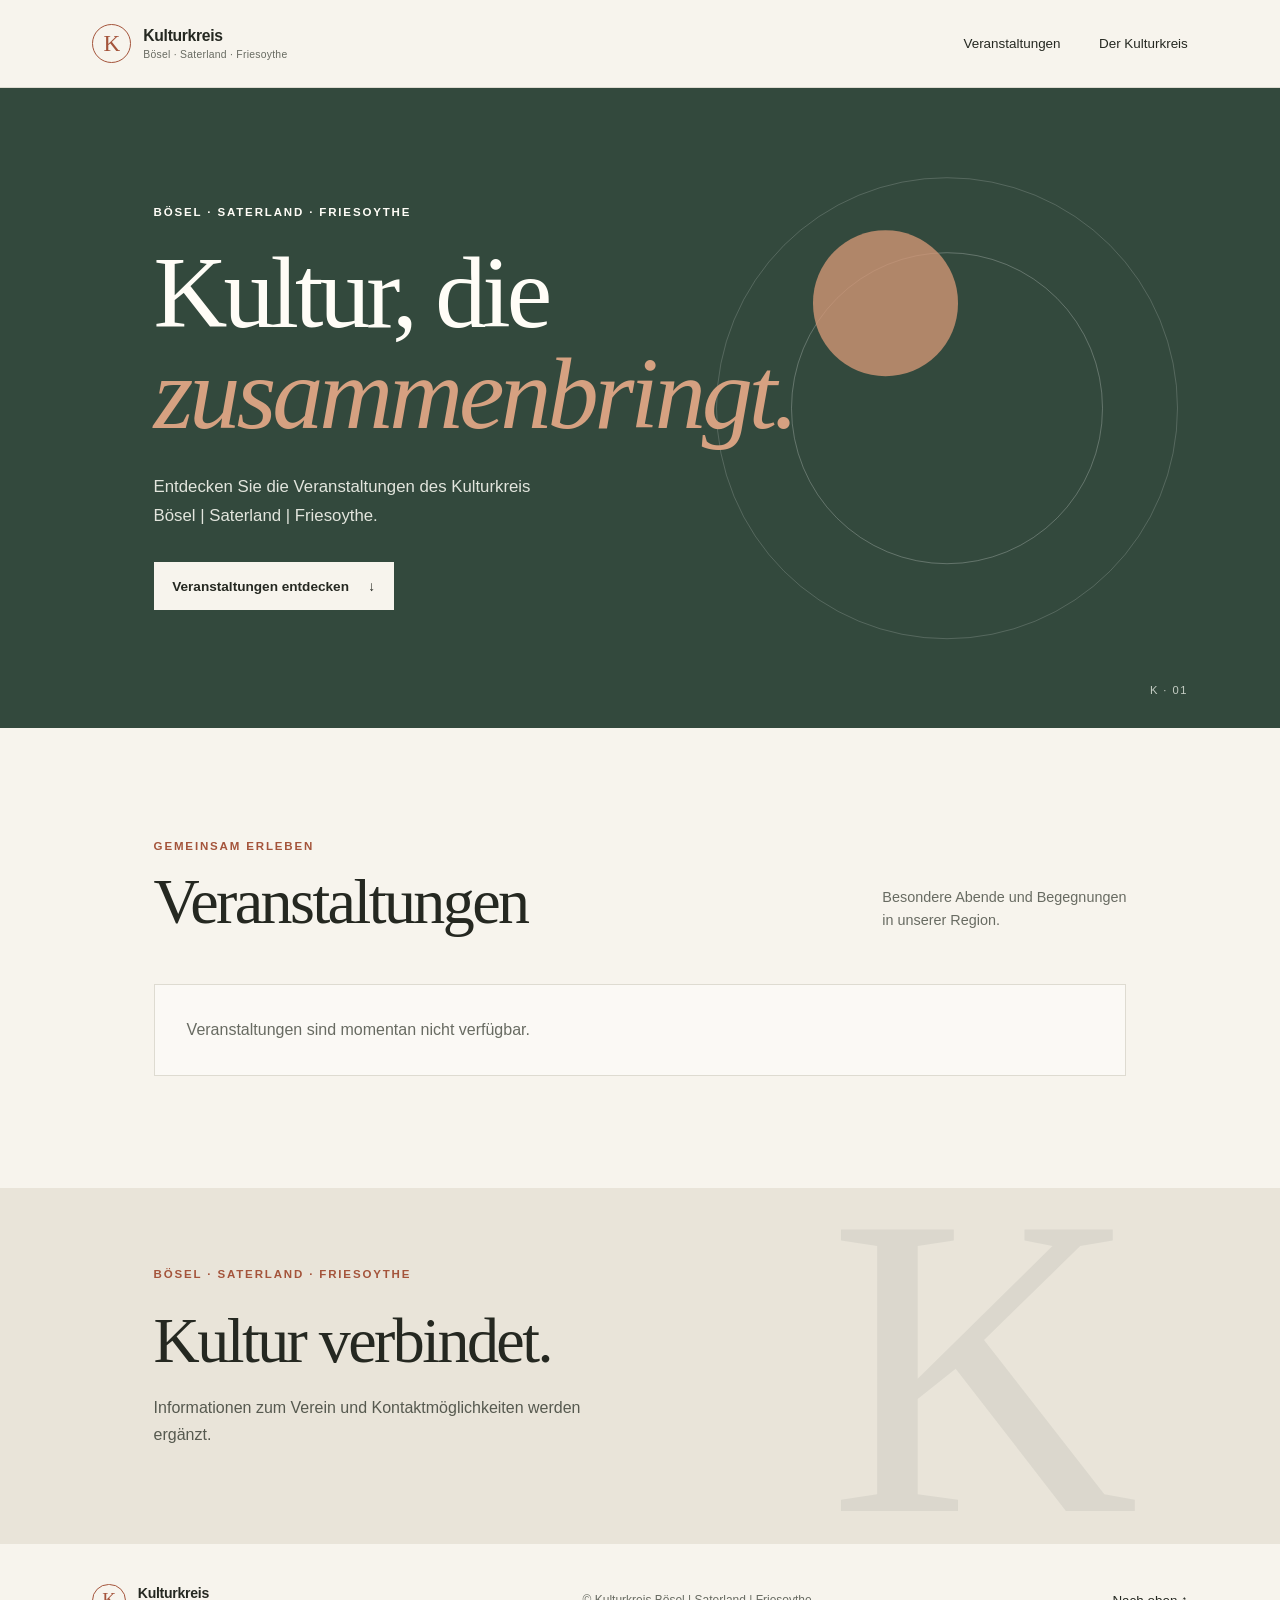
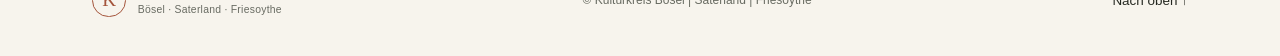
==== index.html @ 92a08589 "Add static Kulturkreis site and Pages deployment Co-authored-by: JenderAlex <117598704+JenderAlex@us" ====
<!doctype html>
<html lang="de">
  <head>
    <meta charset="utf-8">
    <meta name="viewport" content="width=device-width, initial-scale=1">
    <meta name="theme-color" content="#f7f4ed">
    <meta name="description" content="Veranstaltungen des Kulturkreis Bösel | Saterland | Friesoythe.">
    <title>Kulturkreis Bösel | Saterland | Friesoythe</title>
    <link rel="stylesheet" href="./styles.css">
    <script src="./app.js" defer></script>
  </head>
  <body>
    <a class="skip-link" href="#main">Zum Inhalt springen</a>
    <header class="site-header">
      <a class="wordmark" href="#home" aria-label="Kulturkreis – Startseite">
        <span class="wordmark__symbol" aria-hidden="true">K</span>
        <span>Kulturkreis <span class="wordmark__regions">Bösel · Saterland · Friesoythe</span></span>
      </a>
      <nav aria-label="Hauptnavigation">
        <a href="#veranstaltungen">Veranstaltungen</a>
        <a href="#verein">Der Kulturkreis</a>
      </nav>
    </header>

    <main id="main">
      <section class="hero" id="home" aria-labelledby="hero-title">
        <div class="hero__content">
          <p class="eyebrow">Bösel · Saterland · Friesoythe</p>
          <h1 id="hero-title">Kultur, die<br><em>zusammenbringt.</em></h1>
          <p class="hero__intro">Entdecken Sie die Veranstaltungen des Kulturkreis Bösel | Saterland | Friesoythe.</p>
          <a class="button button--light" href="#veranstaltungen">Veranstaltungen entdecken <span aria-hidden="true">↓</span></a>
        </div>
        <div class="hero__ornament" aria-hidden="true">
          <span class="ornament-ring ornament-ring--one"></span>
          <span class="ornament-ring ornament-ring--two"></span>
          <span class="ornament-dot"></span>
        </div>
        <span class="hero__index" aria-hidden="true">K · 01</span>
      </section>

      <section class="events section" id="veranstaltungen" aria-labelledby="events-title">
        <div class="section-heading">
          <div>
            <p class="eyebrow eyebrow--accent">Gemeinsam erleben</p>
            <h2 id="events-title">Veranstaltungen</h2>
          </div>
          <p class="section-heading__note">Besondere Abende und Begegnungen<br>in unserer Region.</p>
        </div>
        <div class="event-list" id="event-list" aria-live="polite" aria-busy="true">
          <p class="event-message">Veranstaltungen werden geladen …</p>
        </div>
      </section>

      <section class="about" id="verein" aria-labelledby="about-title">
        <div class="about__mark" aria-hidden="true">K</div>
        <div class="about__copy">
          <p class="eyebrow eyebrow--light">Bösel · Saterland · Friesoythe</p>
          <h2 id="about-title">Kultur verbindet.</h2>
          <p>Informationen zum Verein und Kontaktmöglichkeiten werden ergänzt.</p>
        </div>
      </section>
    </main>

    <footer class="site-footer">
      <a class="wordmark wordmark--footer" href="#home">
        <span class="wordmark__symbol" aria-hidden="true">K</span>
        <span>Kulturkreis <span class="wordmark__regions">Bösel · Saterland · Friesoythe</span></span>
      </a>
      <p>© Kulturkreis Bösel | Saterland | Friesoythe</p>
      <a href="#main">Nach oben ↑</a>
    </footer>
  </body>
</html>
---- styles.css ----
:root {
  color-scheme: light;
  --paper: #f7f4ed;
  --ink: #252821;
  --muted: #686b62;
  --green: #33493d;
  --green-dark: #26392f;
  --rust: #a4543b;
  --line: #dedbd1;
  --serif: Georgia, "Times New Roman", serif;
  --sans: "Helvetica Neue", Helvetica, Arial, sans-serif;
}

* {
  box-sizing: border-box;
}

html {
  scroll-behavior: smooth;
}

body {
  margin: 0;
  background: var(--paper);
  color: var(--ink);
  font-family: var(--sans);
  -webkit-font-smoothing: antialiased;
}

a {
  color: inherit;
}

.skip-link {
  position: absolute;
  z-index: 5;
  top: 1rem;
  left: 1rem;
  padding: 0.8rem 1rem;
  transform: translateY(-160%);
  background: white;
}

.skip-link:focus {
  transform: translateY(0);
}

.site-header,
.site-footer {
  display: flex;
  align-items: center;
  justify-content: space-between;
  padding: 1.35rem 7.2%;
}

.site-header {
  min-height: 88px;
  border-bottom: 1px solid var(--line);
}

.wordmark {
  display: inline-flex;
  align-items: center;
  gap: 0.75rem;
  color: var(--ink);
  font-size: 0.98rem;
  font-weight: 700;
  letter-spacing: -0.02em;
  text-decoration: none;
}

.wordmark__symbol {
  display: grid;
  width: 2.45rem;
  height: 2.45rem;
  place-items: center;
  border: 1px solid var(--rust);
  border-radius: 50%;
  color: var(--rust);
  font-family: var(--serif);
  font-size: 1.45rem;
  font-weight: 400;
}

.wordmark__regions {
  display: block;
  margin-top: 0.2rem;
  color: var(--muted);
  font-size: 0.65rem;
  font-weight: 400;
  letter-spacing: 0.025em;
}

.site-header nav {
  display: flex;
  gap: clamp(1.25rem, 3vw, 2.8rem);
}

.site-header nav a,
.site-footer > a:last-child {
  font-size: 0.84rem;
  text-decoration: none;
}

.site-header nav a:hover,
.site-footer > a:last-child:hover {
  color: var(--rust);
}

.hero {
  position: relative;
  display: flex;
  min-height: min(640px, 73vw);
  align-items: center;
  overflow: hidden;
  padding: 7rem 12%;
  background: var(--green);
  color: #fffdf7;
}

.hero__content {
  position: relative;
  z-index: 1;
  max-width: 660px;
}

.eyebrow {
  margin: 0 0 1.5rem;
  font-size: 0.72rem;
  font-weight: 700;
  letter-spacing: 0.16em;
  text-transform: uppercase;
}

.hero h1,
.section h2,
.about h2 {
  margin: 0;
  font-family: var(--serif);
  font-weight: 400;
  letter-spacing: -0.04em;
}

.hero h1 {
  font-size: clamp(3.5rem, 8vw, 7.4rem);
  line-height: 0.99;
}

.hero h1 em {
  color: #d6a181;
  font-weight: 400;
}

.hero__intro {
  max-width: 410px;
  margin: 1.8rem 0 2rem;
  color: #e2e5dd;
  font-size: 1.05rem;
  line-height: 1.7;
}

.button {
  display: inline-flex;
  min-height: 48px;
  align-items: center;
  justify-content: center;
  gap: 1.2rem;
  padding: 0.8rem 1.1rem;
  border: 1px solid transparent;
  font-size: 0.85rem;
  font-weight: 700;
  text-decoration: none;
  transition: background-color 150ms ease, color 150ms ease;
}

.button--light {
  background: var(--paper);
  color: var(--ink);
}

.button--light:hover {
  background: #e8e1d3;
}

.button--ticket {
  border-color: var(--green);
  background: var(--green);
  color: white;
}

.button--ticket:hover {
  background: var(--green-dark);
}

.hero__ornament {
  position: absolute;
  top: 50%;
  right: 5%;
  width: min(42vw, 540px);
  aspect-ratio: 1;
  transform: translateY(-50%);
}

.ornament-ring {
  position: absolute;
  inset: 7%;
  border: 1px solid rgb(255 255 255 / 17%);
  border-radius: 50%;
}

.ornament-ring--two {
  inset: 21%;
  border-color: rgb(255 255 255 / 24%);
}

.ornament-dot {
  position: absolute;
  top: 17%;
  left: 25%;
  width: 27%;
  aspect-ratio: 1;
  border-radius: 50%;
  background: rgb(212 152 119 / 78%);
}

.hero__index {
  position: absolute;
  right: 7.2%;
  bottom: 2rem;
  color: #c4ccc3;
  font-size: 0.7rem;
  letter-spacing: 0.13em;
}

.section {
  padding: 7rem 12%;
}

.section-heading {
  display: flex;
  align-items: end;
  justify-content: space-between;
  gap: 2rem;
  margin-bottom: 2.8rem;
}

.eyebrow--accent {
  margin-bottom: 0.8rem;
  color: var(--rust);
}

.section h2,
.about h2 {
  font-size: clamp(2.6rem, 5vw, 4.25rem);
}

.section-heading__note {
  margin: 0 0 0.4rem;
  color: var(--muted);
  font-size: 0.9rem;
  line-height: 1.6;
}

.event-list {
  display: grid;
  grid-template-columns: repeat(2, minmax(0, 1fr));
  gap: 1.25rem;
}

.event-card,
.event-message {
  min-width: 0;
  margin: 0;
  border: 1px solid var(--line);
  background: rgb(255 255 255 / 42%);
}

.event-message {
  grid-column: 1 / -1;
  padding: 2rem;
  color: var(--muted);
  line-height: 1.65;
}

.event-card {
  display: flex;
  flex-direction: column;
  padding: clamp(1.4rem, 3vw, 2.2rem);
}

.event-card__category {
  margin: 0 0 1rem;
  color: var(--rust);
  font-size: 0.68rem;
  font-weight: 700;
  letter-spacing: 0.13em;
  text-transform: uppercase;
}

.event-card h3 {
  margin: 0 0 1rem;
  font-family: var(--serif);
  font-size: clamp(1.6rem, 3vw, 2.1rem);
  font-weight: 400;
  line-height: 1.15;
}

.event-card__meta {
  display: grid;
  gap: 0.45rem;
  margin: 0 0 1.1rem;
  color: var(--muted);
  font-size: 0.85rem;
}

.event-card__description {
  margin: 0 0 1.5rem;
  color: #4f524b;
  font-size: 0.9rem;
  line-height: 1.7;
}

.event-card__status {
  width: fit-content;
  margin: 0 0 1.3rem;
  padding: 0.4rem 0.65rem;
  background: #ede7dc;
  color: var(--ink);
  font-size: 0.75rem;
  font-weight: 700;
}

.event-card__image {
  width: 100%;
  max-height: 250px;
  margin: 0 0 1.5rem;
  object-fit: cover;
}

.event-card .button {
  align-self: flex-start;
  margin-top: auto;
}

.about {
  position: relative;
  display: flex;
  min-height: 340px;
  align-items: center;
  overflow: hidden;
  padding: 5rem 12%;
  background: #e9e4d9;
}

.about__copy {
  position: relative;
  z-index: 1;
  max-width: 600px;
}

.about__copy > p:last-child {
  max-width: 440px;
  color: #56594f;
  line-height: 1.7;
}

.eyebrow--light {
  color: var(--rust);
}

.about__mark {
  position: absolute;
  right: 11%;
  color: rgb(51 73 61 / 8%);
  font-family: var(--serif);
  font-size: min(35vw, 430px);
  line-height: 0.8;
}

.site-footer {
  min-height: 112px;
  gap: 1rem;
}

.wordmark--footer {
  font-size: 0.88rem;
}

.wordmark--footer .wordmark__symbol {
  width: 2.1rem;
  height: 2.1rem;
  font-size: 1.2rem;
}

.site-footer > p {
  margin: 0;
  color: var(--muted);
  font-size: 0.75rem;
}

@media (max-width: 700px) {
  .site-header,
  .site-footer {
    padding-right: 5%;
    padding-left: 5%;
  }

  .site-header {
    align-items: flex-start;
    gap: 1rem;
  }

  .site-header nav {
    flex-direction: column;
    gap: 0.7rem;
    padding-top: 0.35rem;
  }

  .site-header nav a {
    font-size: 0.78rem;
    text-align: right;
  }

  .wordmark {
    gap: 0.5rem;
    font-size: 0.86rem;
  }

  .wordmark__regions {
    max-width: 180px;
    font-size: 0.58rem;
  }

  .hero {
    min-height: 610px;
    padding: 5rem 7%;
  }

  .hero__ornament {
    top: auto;
    right: -18%;
    bottom: -4%;
    width: 80vw;
    transform: none;
  }

  .hero__index {
    right: 7%;
  }

  .section {
    padding: 5rem 7%;
  }

  .section-heading {
    align-items: flex-start;
    flex-direction: column;
    gap: 0.8rem;
    margin-bottom: 2rem;
  }

  .event-list {
    grid-template-columns: 1fr;
  }

  .about {
    min-height: 300px;
    padding: 4rem 7%;
  }

  .about__mark {
    right: -4%;
    font-size: 60vw;
  }

  .site-footer {
    align-items: flex-start;
    flex-direction: column;
    padding-top: 1.5rem;
    padding-bottom: 1.5rem;
  }
}

@media (prefers-reduced-motion: reduce) {
  html {
    scroll-behavior: auto;
  }

  *,
  *::before,
  *::after {
    transition-duration: 0.01ms !important;
  }
}
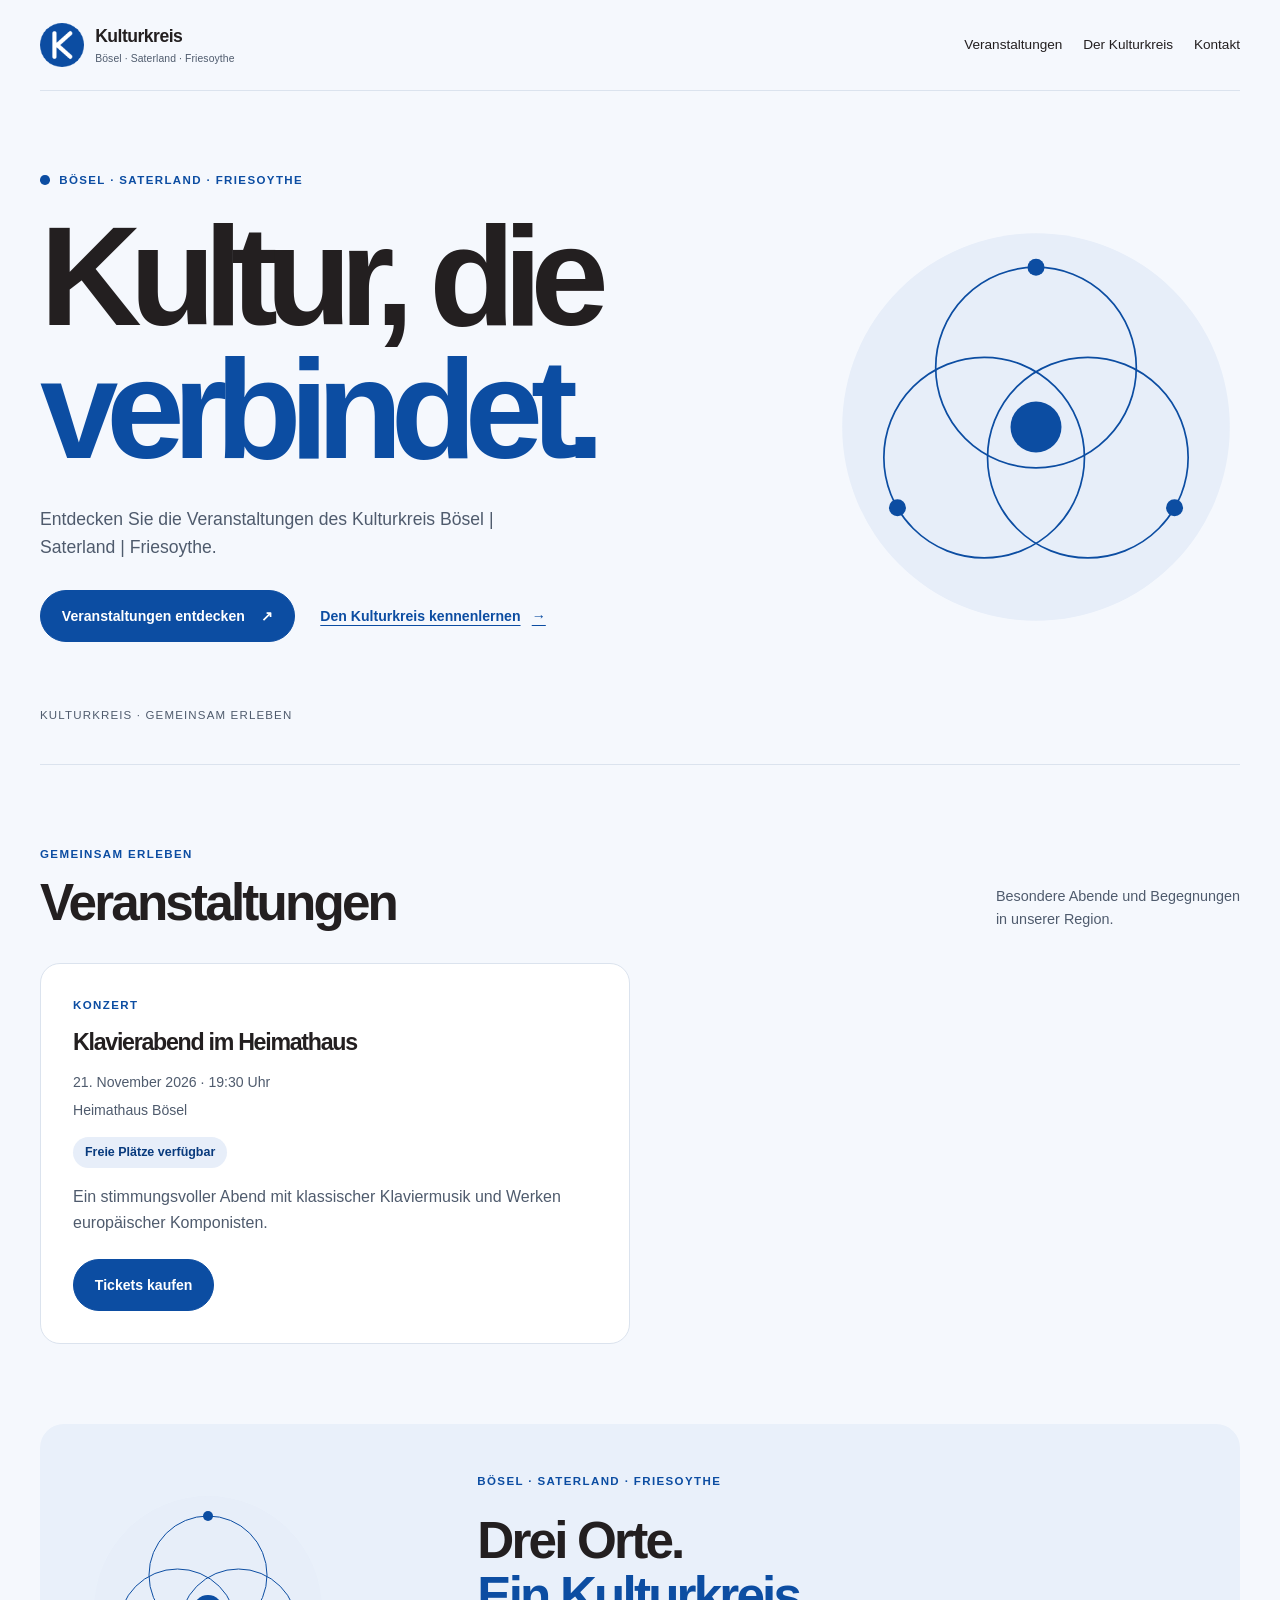
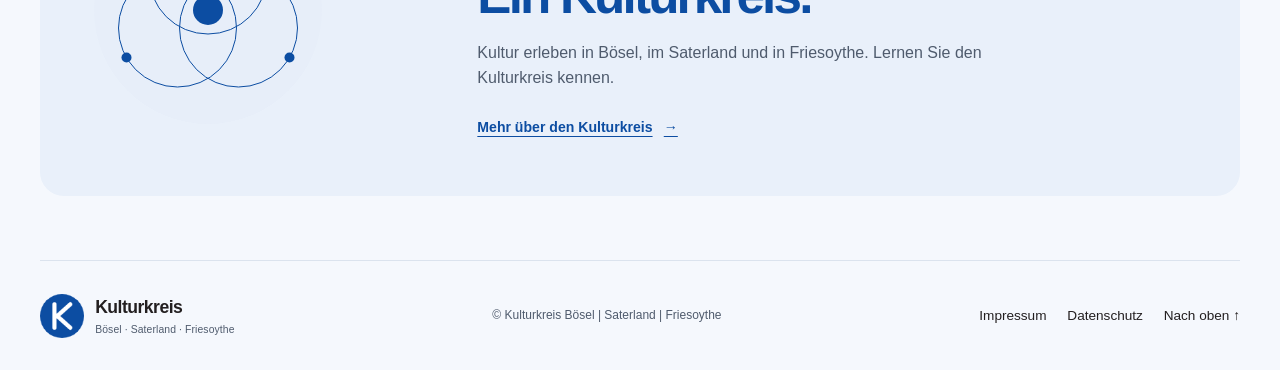
==== commit dd251b25: "Statische Kulturkreis-Website mit blauem Design und Inhaltsseiten umsetzen Co-authored-by: JenderAle" ====
--- a/index.html
+++ b/index.html
@@ -3,42 +3,45 @@
   <head>
     <meta charset="utf-8">
     <meta name="viewport" content="width=device-width, initial-scale=1">
-    <meta name="theme-color" content="#f7f4ed">
+    <meta name="theme-color" content="#f5f8fd">
     <meta name="description" content="Veranstaltungen des Kulturkreis Bösel | Saterland | Friesoythe.">
     <title>Kulturkreis Bösel | Saterland | Friesoythe</title>
-    <link rel="stylesheet" href="./styles.css">
-    <script src="./app.js" defer></script>
+    <link rel="icon" href="./images/favicon.svg" type="image/svg+xml">
+    <link rel="stylesheet" href="./css/site.css">
+    <script src="./js/app.js" defer></script>
   </head>
   <body>
     <a class="skip-link" href="#main">Zum Inhalt springen</a>
-    <header class="site-header">
-      <a class="wordmark" href="#home" aria-label="Kulturkreis – Startseite">
-        <span class="wordmark__symbol" aria-hidden="true">K</span>
+    <header class="site-header container">
+      <a class="wordmark" href="./index.html" aria-label="Kulturkreis – Startseite">
+        <img src="./images/logo.png" width="44" height="44" alt="">
         <span>Kulturkreis <span class="wordmark__regions">Bösel · Saterland · Friesoythe</span></span>
       </a>
       <nav aria-label="Hauptnavigation">
         <a href="#veranstaltungen">Veranstaltungen</a>
-        <a href="#verein">Der Kulturkreis</a>
+        <a href="./verein.html">Der Kulturkreis</a>
+        <a href="./kontakt.html">Kontakt</a>
       </nav>
     </header>
 
-    <main id="main">
-      <section class="hero" id="home" aria-labelledby="hero-title">
+    <main id="main" tabindex="-1">
+      <section class="hero container" id="home" aria-labelledby="hero-title">
         <div class="hero__content">
-          <p class="eyebrow">Bösel · Saterland · Friesoythe</p>
-          <h1 id="hero-title">Kultur, die<br><em>zusammenbringt.</em></h1>
+          <p class="eyebrow"><span class="little-dot" aria-hidden="true"></span> Bösel · Saterland · Friesoythe</p>
+          <h1 id="hero-title">Kultur, die<br><em>verbindet.</em></h1>
           <p class="hero__intro">Entdecken Sie die Veranstaltungen des Kulturkreis Bösel | Saterland | Friesoythe.</p>
-          <a class="button button--light" href="#veranstaltungen">Veranstaltungen entdecken <span aria-hidden="true">↓</span></a>
+          <div class="hero__actions">
+            <a class="button" href="#veranstaltungen">Veranstaltungen entdecken <span aria-hidden="true">↗</span></a>
+            <a class="text-link" href="./verein.html">Den Kulturkreis kennenlernen <span aria-hidden="true">→</span></a>
+          </div>
         </div>
         <div class="hero__ornament" aria-hidden="true">
-          <span class="ornament-ring ornament-ring--one"></span>
-          <span class="ornament-ring ornament-ring--two"></span>
-          <span class="ornament-dot"></span>
+          <img src="./images/kulturkreise.svg" width="480" height="480" alt="">
         </div>
-        <span class="hero__index" aria-hidden="true">K · 01</span>
+        <p class="hero__index">Kulturkreis · Gemeinsam erleben</p>
       </section>
 
-      <section class="events section" id="veranstaltungen" aria-labelledby="events-title">
+      <section class="events section container" id="veranstaltungen" aria-labelledby="events-title">
         <div class="section-heading">
           <div>
             <p class="eyebrow eyebrow--accent">Gemeinsam erleben</p>
@@ -49,25 +52,31 @@
         <div class="event-list" id="event-list" aria-live="polite" aria-busy="true">
           <p class="event-message">Veranstaltungen werden geladen …</p>
         </div>
+        <noscript><p class="event-message">Die Veranstaltungsanzeige benötigt JavaScript. Alternativ können Sie die <a href="./events.json">Veranstaltungsdaten öffnen</a>.</p></noscript>
       </section>
 
-      <section class="about" id="verein" aria-labelledby="about-title">
-        <div class="about__mark" aria-hidden="true">K</div>
+      <section class="about container" id="verein" aria-labelledby="about-title">
+        <img class="about__mark" src="./images/kulturkreise.svg" width="240" height="240" alt="">
         <div class="about__copy">
           <p class="eyebrow eyebrow--light">Bösel · Saterland · Friesoythe</p>
-          <h2 id="about-title">Kultur verbindet.</h2>
-          <p>Informationen zum Verein und Kontaktmöglichkeiten werden ergänzt.</p>
+          <h2 id="about-title">Drei Orte.<br><em>Ein Kulturkreis.</em></h2>
+          <p>Kultur erleben in Bösel, im Saterland und in Friesoythe. Lernen Sie den Kulturkreis kennen.</p>
+          <a class="text-link" href="./verein.html">Mehr über den Kulturkreis <span aria-hidden="true">→</span></a>
         </div>
       </section>
     </main>
 
-    <footer class="site-footer">
-      <a class="wordmark wordmark--footer" href="#home">
-        <span class="wordmark__symbol" aria-hidden="true">K</span>
+    <footer class="site-footer container">
+      <a class="wordmark" href="./index.html">
+        <img src="./images/logo.png" width="44" height="44" alt="">
         <span>Kulturkreis <span class="wordmark__regions">Bösel · Saterland · Friesoythe</span></span>
       </a>
       <p>© Kulturkreis Bösel | Saterland | Friesoythe</p>
-      <a href="#main">Nach oben ↑</a>
+      <nav aria-label="Rechtliches">
+        <a href="./impressum.html">Impressum</a>
+        <a href="./datenschutz.html">Datenschutz</a>
+        <a href="#main">Nach oben ↑</a>
+      </nav>
     </footer>
   </body>
 </html>
--- a/css/site.css
+++ b/css/site.css
@@ -0,0 +1,119 @@
+:root {
+  color-scheme: light;
+  --cream: #f5f8fd;
+  --paper: #fff;
+  --ink: #231f20;
+  --brand: #0c4da2;
+  --clay: #0c4da2;
+  --brand-dark: #083a7d;
+  --brand-soft: #e7eef9;
+  --line: #dbe3ee;
+  --muted: #4f5b6d;
+  --surface: #eef3fa;
+  --surface-alt: #e9f0fa;
+  --selection: #c9daf3;
+}
+
+* { box-sizing: border-box; }
+html { scroll-behavior: smooth; }
+body {
+  margin: 0;
+  background: var(--cream);
+  color: var(--ink);
+  font-family: "Avenir Next", "Segoe UI", Arial, sans-serif;
+  line-height: 1.6;
+  -webkit-font-smoothing: antialiased;
+}
+::selection { background: var(--selection); color: var(--ink); }
+a { color: var(--brand); text-underline-offset: .25em; }
+a:hover { color: var(--brand-dark); }
+img { display: block; max-width: 100%; height: auto; }
+:focus-visible { outline: 3px solid var(--brand); outline-offset: 5px; }
+[id] { scroll-margin-top: 2rem; }
+.container { width: min( calc(100% - 2rem), 1280px); margin-inline: auto; }
+.skip-link {
+  position: absolute;
+  z-index: 10;
+  top: 1rem;
+  left: 1rem;
+  padding: .75rem 1rem;
+  transform: translateY(-180%);
+  background: var(--paper);
+}
+.skip-link:focus { transform: none; }
+.site-header { display: flex; flex-wrap: wrap; align-items: center; justify-content: space-between; gap: 1.25rem; padding-block: 1.4rem; border-bottom: 1px solid var(--line); }
+.wordmark { display: inline-flex; align-items: center; gap: .7rem; color: var(--ink); font-size: 1.1rem; font-weight: 600; text-decoration: none; letter-spacing: -.03em; }
+.wordmark img { flex: 0 0 44px; }
+.wordmark__regions { display: block; color: var(--muted); font-size: .65rem; font-weight: 400; letter-spacing: .01em; }
+nav { display: flex; flex-wrap: wrap; gap: .6rem 1.3rem; }
+nav a { padding-block: .4rem; color: var(--ink); font-size: .85rem; text-decoration: none; }
+nav a:hover, nav a[aria-current="page"] { color: var(--brand); text-decoration: underline; }
+h1, h2, h3 { margin: 0; font-weight: 600; line-height: 1.08; letter-spacing: -.055em; overflow-wrap: break-word; }
+h1 { font-size: clamp(3.1rem, 8vw, 7.8rem); }
+h2 { font-size: clamp(2rem, 4vw, 3.6rem); }
+h3 { font-size: 1.45rem; }
+em { color: var(--clay); font-style: normal; }
+.eyebrow { display: flex; align-items: center; gap: .6rem; margin: 0 0 1.4rem; color: var(--brand); font-size: .72rem; font-weight: 650; letter-spacing: .12em; text-transform: uppercase; }
+.little-dot { display: inline-block; width: .6rem; height: .6rem; flex-shrink: 0; border-radius: 50%; background: var(--brand); }
+.hero { position: relative; display: grid; padding-block: 3.5rem 2rem; }
+.hero__content { position: relative; z-index: 1; min-width: 0; }
+.hero h1 { font-size: clamp(4rem, 11vw, 10.3rem); letter-spacing: -.085em; line-height: .94; }
+.hero__intro, .lead { max-width: 40rem; margin-block: 1.8rem; color: var(--muted); font-size: 1.1rem; }
+.hero__intro { max-width: 29rem; }
+.hero__actions { display: flex; flex-wrap: wrap; align-items: center; gap: 1.2rem 1.6rem; }
+.button { display: inline-flex; min-height: 48px; align-items: center; justify-content: center; gap: 1rem; padding: .85rem 1.3rem; border: 1px solid var(--brand); border-radius: 999px; background: var(--brand); color: var(--paper); font-size: .88rem; font-weight: 600; text-decoration: none; transition: background-color 150ms ease; }
+.button:hover { background: var(--brand-dark); color: var(--paper); }
+.text-link { display: inline-flex; align-items: center; gap: .7rem; padding-block: .6rem; font-size: .88rem; font-weight: 600; }
+.hero__ornament { width: min(70%, 21rem); margin: 2rem auto 0; }
+.hero__index { margin: 2rem 0 0; color: var(--muted); font-size: .72rem; letter-spacing: .1em; text-transform: uppercase; }
+.section { padding-block: 3.5rem; border-top: 1px solid var(--line); }
+.section-heading { display: flex; flex-direction: column; gap: 1rem; margin-bottom: 2rem; }
+.section-heading .eyebrow { margin-bottom: .75rem; }
+.section-heading__note { margin: 0; color: var(--muted); font-size: .9rem; }
+.event-list { display: grid; gap: 1.25rem; }
+.event-card, .event-message, .content-panel { min-width: 0; padding: 1.5rem; border: 1px solid var(--line); border-radius: 1.25rem; background: var(--paper); }
+.event-card { display: flex; flex-direction: column; }
+.event-card__category { margin: 0 0 1rem; color: var(--brand); font-size: .72rem; font-weight: 650; letter-spacing: .12em; text-transform: uppercase; }
+.event-card h3 { margin-bottom: 1rem; }
+.event-card__meta { display: grid; gap: .3rem; margin-bottom: 1rem; color: var(--muted); font-size: .88rem; }
+.event-card__description { margin: 0 0 1.5rem; color: var(--muted); }
+.event-card__status { align-self: flex-start; margin: 0 0 1rem; padding: .35rem .75rem; border-radius: 999px; background: var(--brand-soft); color: var(--brand-dark); font-size: .78rem; font-weight: 600; }
+.event-card__image { width: 100%; max-height: 280px; margin-bottom: 1.5rem; border-radius: .75rem; object-fit: cover; }
+.event-card .button { align-self: flex-start; margin-top: auto; }
+.event-message { grid-column: 1 / -1; margin: 0; color: var(--muted); }
+noscript .event-message { margin-top: 1rem; }
+.about { display: grid; gap: 2rem; padding: 2rem; border-radius: 1.5rem; background: var(--surface-alt); }
+.about__mark { width: 10rem; }
+.about__copy p:not(.eyebrow) { max-width: 35rem; color: var(--muted); }
+.site-footer { display: flex; flex-direction: column; align-items: flex-start; gap: 1.4rem; margin-top: 4rem; padding-block: 2rem; border-top: 1px solid var(--line); }
+.site-footer > p { margin: 0; color: var(--muted); font-size: .75rem; }
+.page-content { padding-block: 3.5rem 1rem; }
+.page-content > h1 { max-width: 100%; }
+.content-panel { margin-top: 1.5rem; max-width: 55rem; overflow-wrap: anywhere; }
+.content-panel h2 { font-size: clamp(1.6rem, 3vw, 2.3rem); }
+.content-panel p:last-child { margin-bottom: 0; }
+.content-panel li + li { margin-top: .5rem; }
+
+@media (min-width: 700px) {
+  .container { width: min(calc(100% - 5rem), 1280px); }
+  .hero { padding-block: 5rem 2.5rem; }
+  .hero__ornament { width: 20rem; }
+  .section { padding-block: 5rem; }
+  .section-heading { flex-direction: row; align-items: flex-end; justify-content: space-between; gap: 2rem; }
+  .event-list { grid-template-columns: repeat(2, minmax(0, 1fr)); }
+  .event-card { padding: 2rem; }
+  .about { grid-template-columns: 1fr 2fr; align-items: center; padding: 3rem; }
+  .about__mark { width: min(100%, 15rem); }
+  .site-footer { flex-direction: row; flex-wrap: wrap; align-items: center; justify-content: space-between; }
+  .page-content { padding-top: 5rem; }
+}
+@media (min-width: 1050px) {
+  .hero { grid-template-columns: 1fr; min-height: 650px; align-content: center; }
+  .hero__ornament { position: absolute; width: 34%; right: 0; top: 50%; margin: 0; transform: translateY(-50%); }
+  .hero__content { max-width: 78%; }
+  .hero__index { margin-top: 4rem; }
+}
+@media (prefers-reduced-motion: reduce) {
+  html { scroll-behavior: auto; }
+  .button { transition: none; }
+}
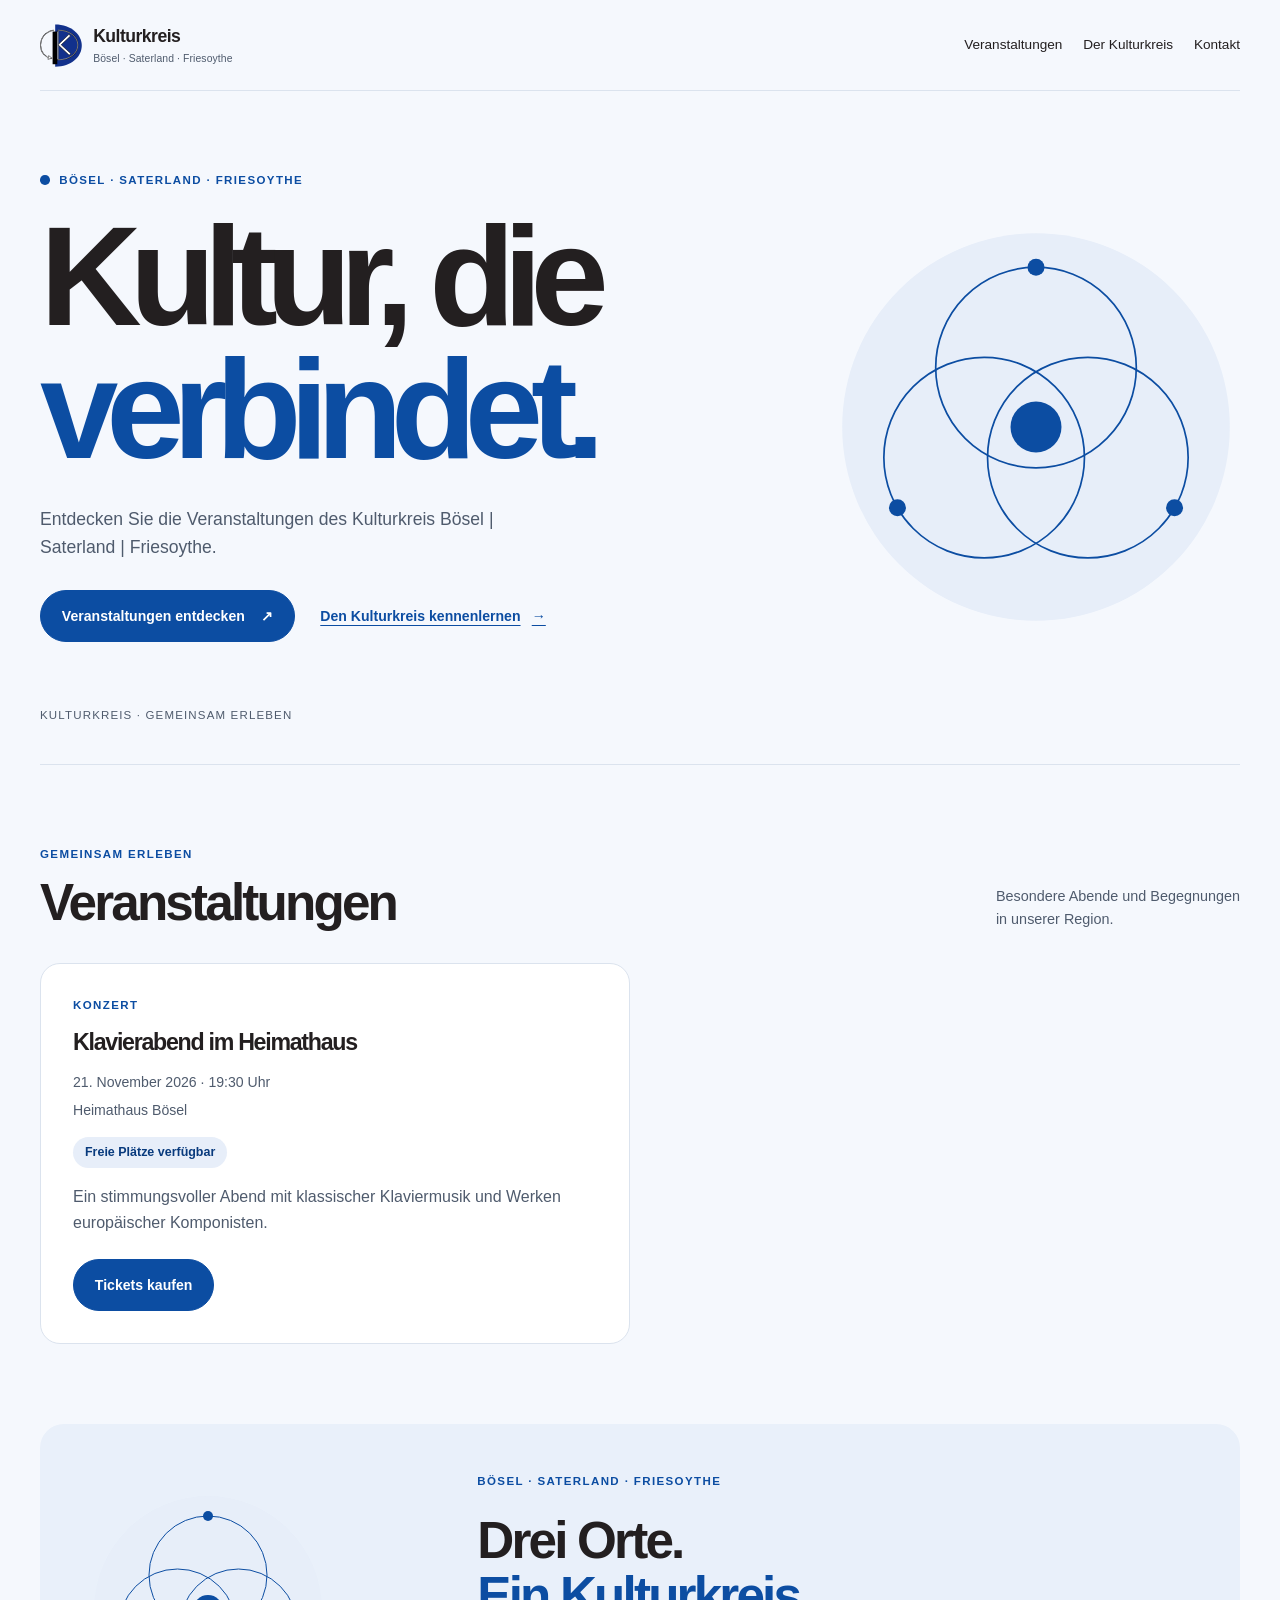
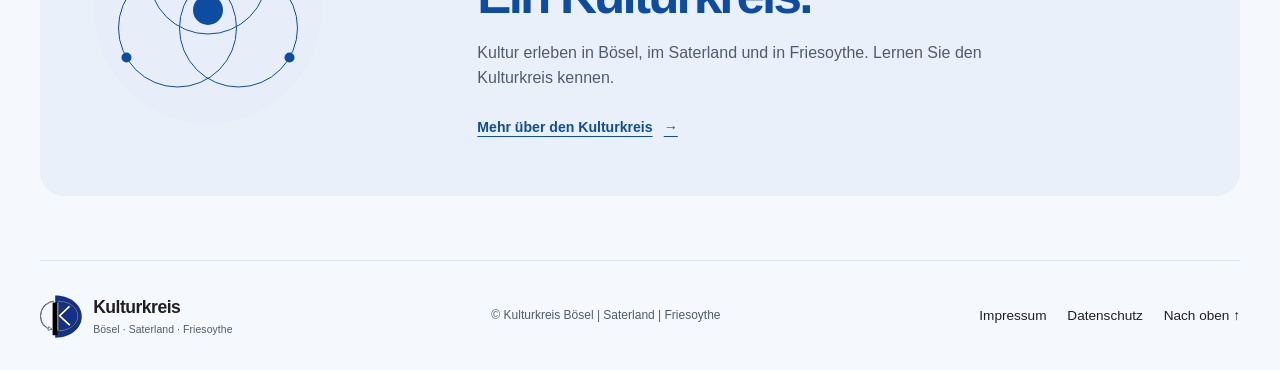
==== commit b1a77ba5: "Use Kulturkreis logo in header, footer and favicon Co-authored-by: JenderAlex <117598704+JenderAlex@" ====
--- a/index.html
+++ b/index.html
@@ -6,7 +6,7 @@
     <meta name="theme-color" content="#f5f8fd">
     <meta name="description" content="Veranstaltungen des Kulturkreis Bösel | Saterland | Friesoythe.">
     <title>Kulturkreis Bösel | Saterland | Friesoythe</title>
-    <link rel="icon" href="./images/favicon.svg" type="image/svg+xml">
+    <link rel="icon" href="./images/logo.svg" type="image/svg+xml">
     <link rel="stylesheet" href="./css/site.css">
     <script src="./js/app.js" defer></script>
   </head>
@@ -14,7 +14,7 @@
     <a class="skip-link" href="#main">Zum Inhalt springen</a>
     <header class="site-header container">
       <a class="wordmark" href="./index.html" aria-label="Kulturkreis – Startseite">
-        <img src="./images/logo.png" width="44" height="44" alt="">
+        <img src="./images/logo.svg" width="42" height="44" alt="">
         <span>Kulturkreis <span class="wordmark__regions">Bösel · Saterland · Friesoythe</span></span>
       </a>
       <nav aria-label="Hauptnavigation">
@@ -68,7 +68,7 @@
 
     <footer class="site-footer container">
       <a class="wordmark" href="./index.html">
-        <img src="./images/logo.png" width="44" height="44" alt="">
+        <img src="./images/logo.svg" width="42" height="44" alt="">
         <span>Kulturkreis <span class="wordmark__regions">Bösel · Saterland · Friesoythe</span></span>
       </a>
       <p>© Kulturkreis Bösel | Saterland | Friesoythe</p>
--- a/css/site.css
+++ b/css/site.css
@@ -43,7 +43,7 @@
 .skip-link:focus { transform: none; }
 .site-header { display: flex; flex-wrap: wrap; align-items: center; justify-content: space-between; gap: 1.25rem; padding-block: 1.4rem; border-bottom: 1px solid var(--line); }
 .wordmark { display: inline-flex; align-items: center; gap: .7rem; color: var(--ink); font-size: 1.1rem; font-weight: 600; text-decoration: none; letter-spacing: -.03em; }
-.wordmark img { flex: 0 0 44px; }
+.wordmark img { flex: 0 0 42px; }
 .wordmark__regions { display: block; color: var(--muted); font-size: .65rem; font-weight: 400; letter-spacing: .01em; }
 nav { display: flex; flex-wrap: wrap; gap: .6rem 1.3rem; }
 nav a { padding-block: .4rem; color: var(--ink); font-size: .85rem; text-decoration: none; }
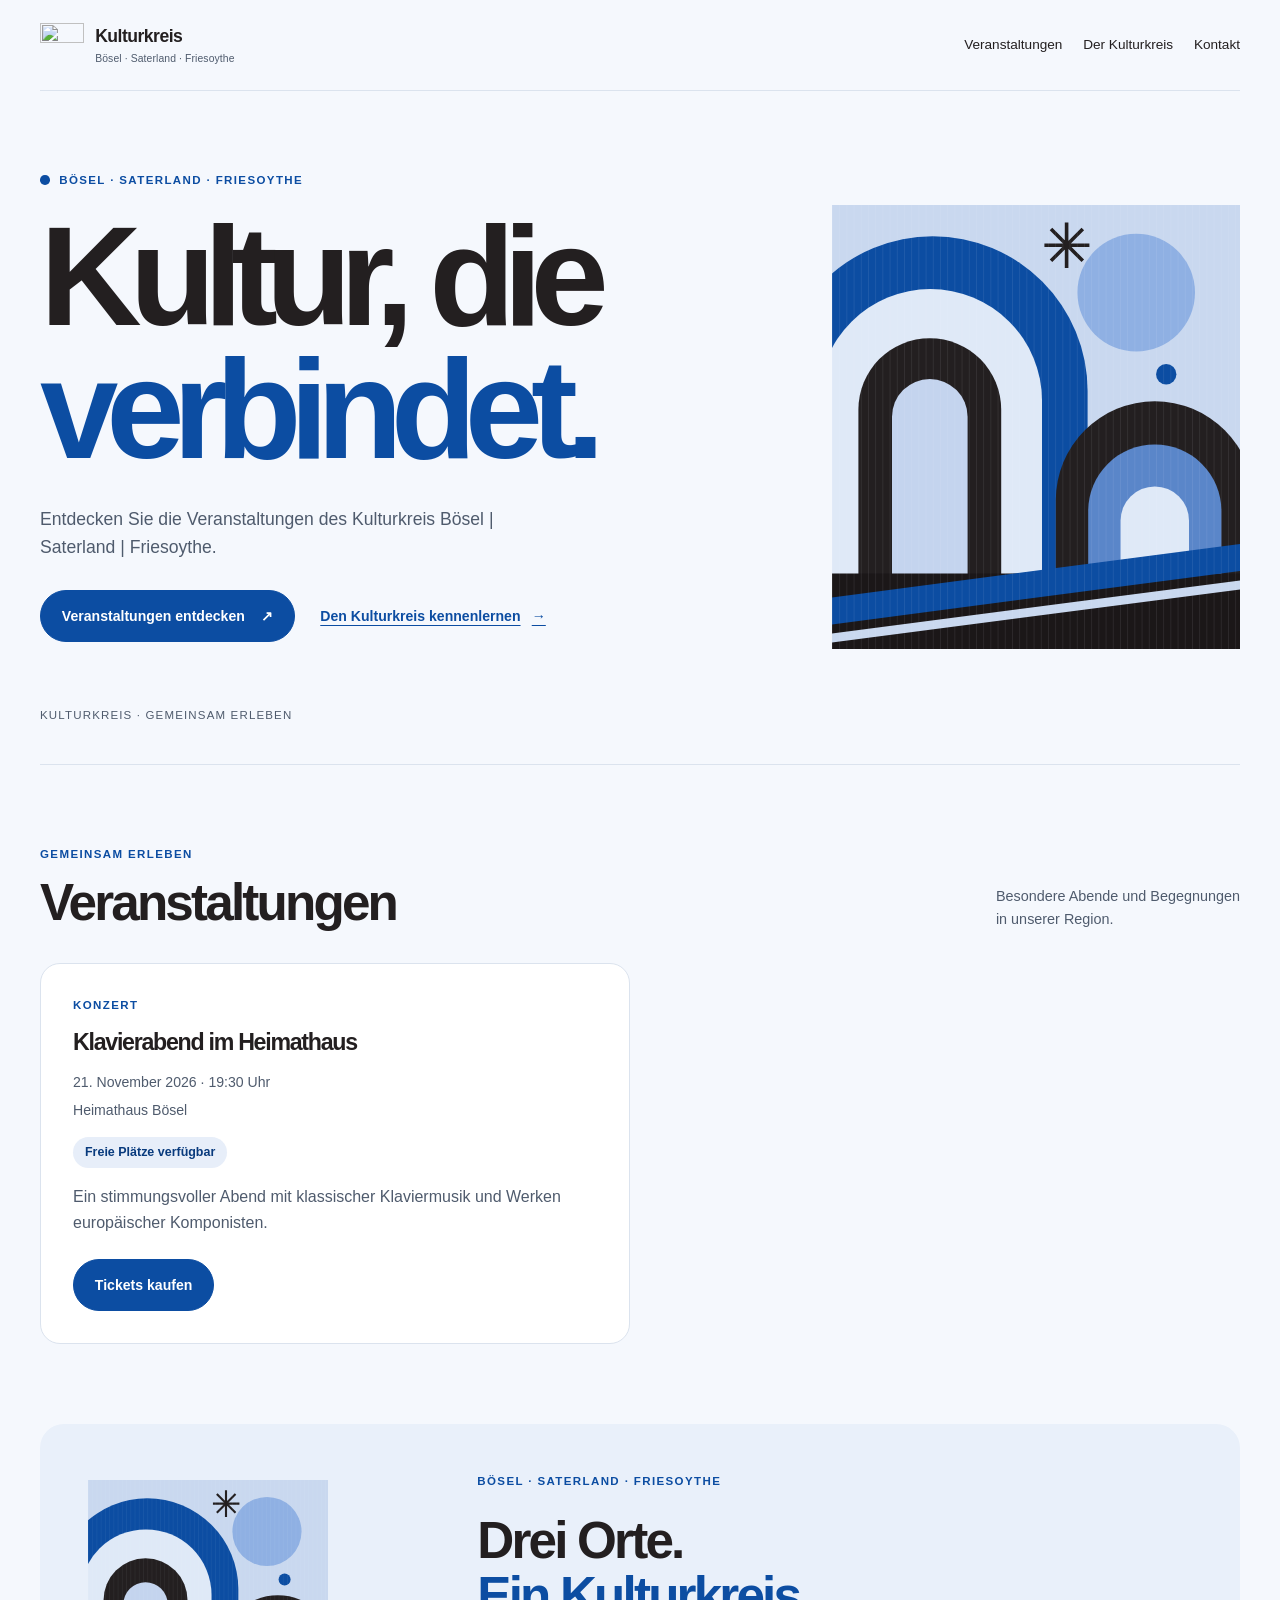
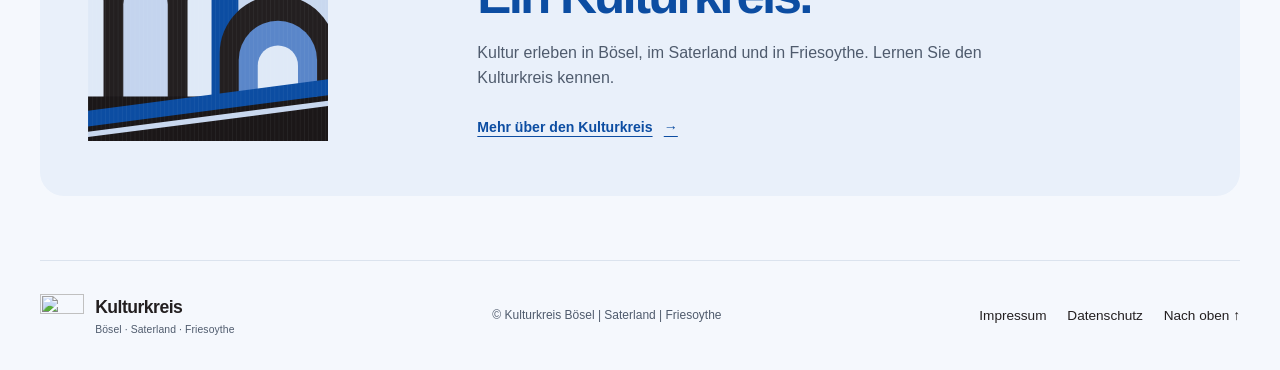
==== commit 8fed63c8: "Use culture-art.svg instead of kulturkreise.svg on homepage Co-authored-by: JenderAlex <117598704+Je" ====
--- a/index.html
+++ b/index.html
@@ -6,7 +6,7 @@
     <meta name="theme-color" content="#f5f8fd">
     <meta name="description" content="Veranstaltungen des Kulturkreis Bösel | Saterland | Friesoythe.">
     <title>Kulturkreis Bösel | Saterland | Friesoythe</title>
-    <link rel="icon" href="./images/logo.svg" type="image/svg+xml">
+    <link rel="icon" href="./images/favicon.svg" type="image/svg+xml">
     <link rel="stylesheet" href="./css/site.css">
     <script src="./js/app.js" defer></script>
   </head>
@@ -14,7 +14,7 @@
     <a class="skip-link" href="#main">Zum Inhalt springen</a>
     <header class="site-header container">
       <a class="wordmark" href="./index.html" aria-label="Kulturkreis – Startseite">
-        <img src="./images/logo.svg" width="42" height="44" alt="">
+        <img src="./images/logo.png" width="44" height="44" alt="">
         <span>Kulturkreis <span class="wordmark__regions">Bösel · Saterland · Friesoythe</span></span>
       </a>
       <nav aria-label="Hauptnavigation">
@@ -36,7 +36,7 @@
           </div>
         </div>
         <div class="hero__ornament" aria-hidden="true">
-          <img src="./images/kulturkreise.svg" width="480" height="480" alt="">
+          <img src="./images/culture-art.svg" width="680" height="740" alt="">
         </div>
         <p class="hero__index">Kulturkreis · Gemeinsam erleben</p>
       </section>
@@ -56,7 +56,7 @@
       </section>
 
       <section class="about container" id="verein" aria-labelledby="about-title">
-        <img class="about__mark" src="./images/kulturkreise.svg" width="240" height="240" alt="">
+        <img class="about__mark" src="./images/culture-art.svg" width="240" height="261" alt="">
         <div class="about__copy">
           <p class="eyebrow eyebrow--light">Bösel · Saterland · Friesoythe</p>
           <h2 id="about-title">Drei Orte.<br><em>Ein Kulturkreis.</em></h2>
@@ -68,7 +68,7 @@
 
     <footer class="site-footer container">
       <a class="wordmark" href="./index.html">
-        <img src="./images/logo.svg" width="42" height="44" alt="">
+        <img src="./images/logo.png" width="44" height="44" alt="">
         <span>Kulturkreis <span class="wordmark__regions">Bösel · Saterland · Friesoythe</span></span>
       </a>
       <p>© Kulturkreis Bösel | Saterland | Friesoythe</p>
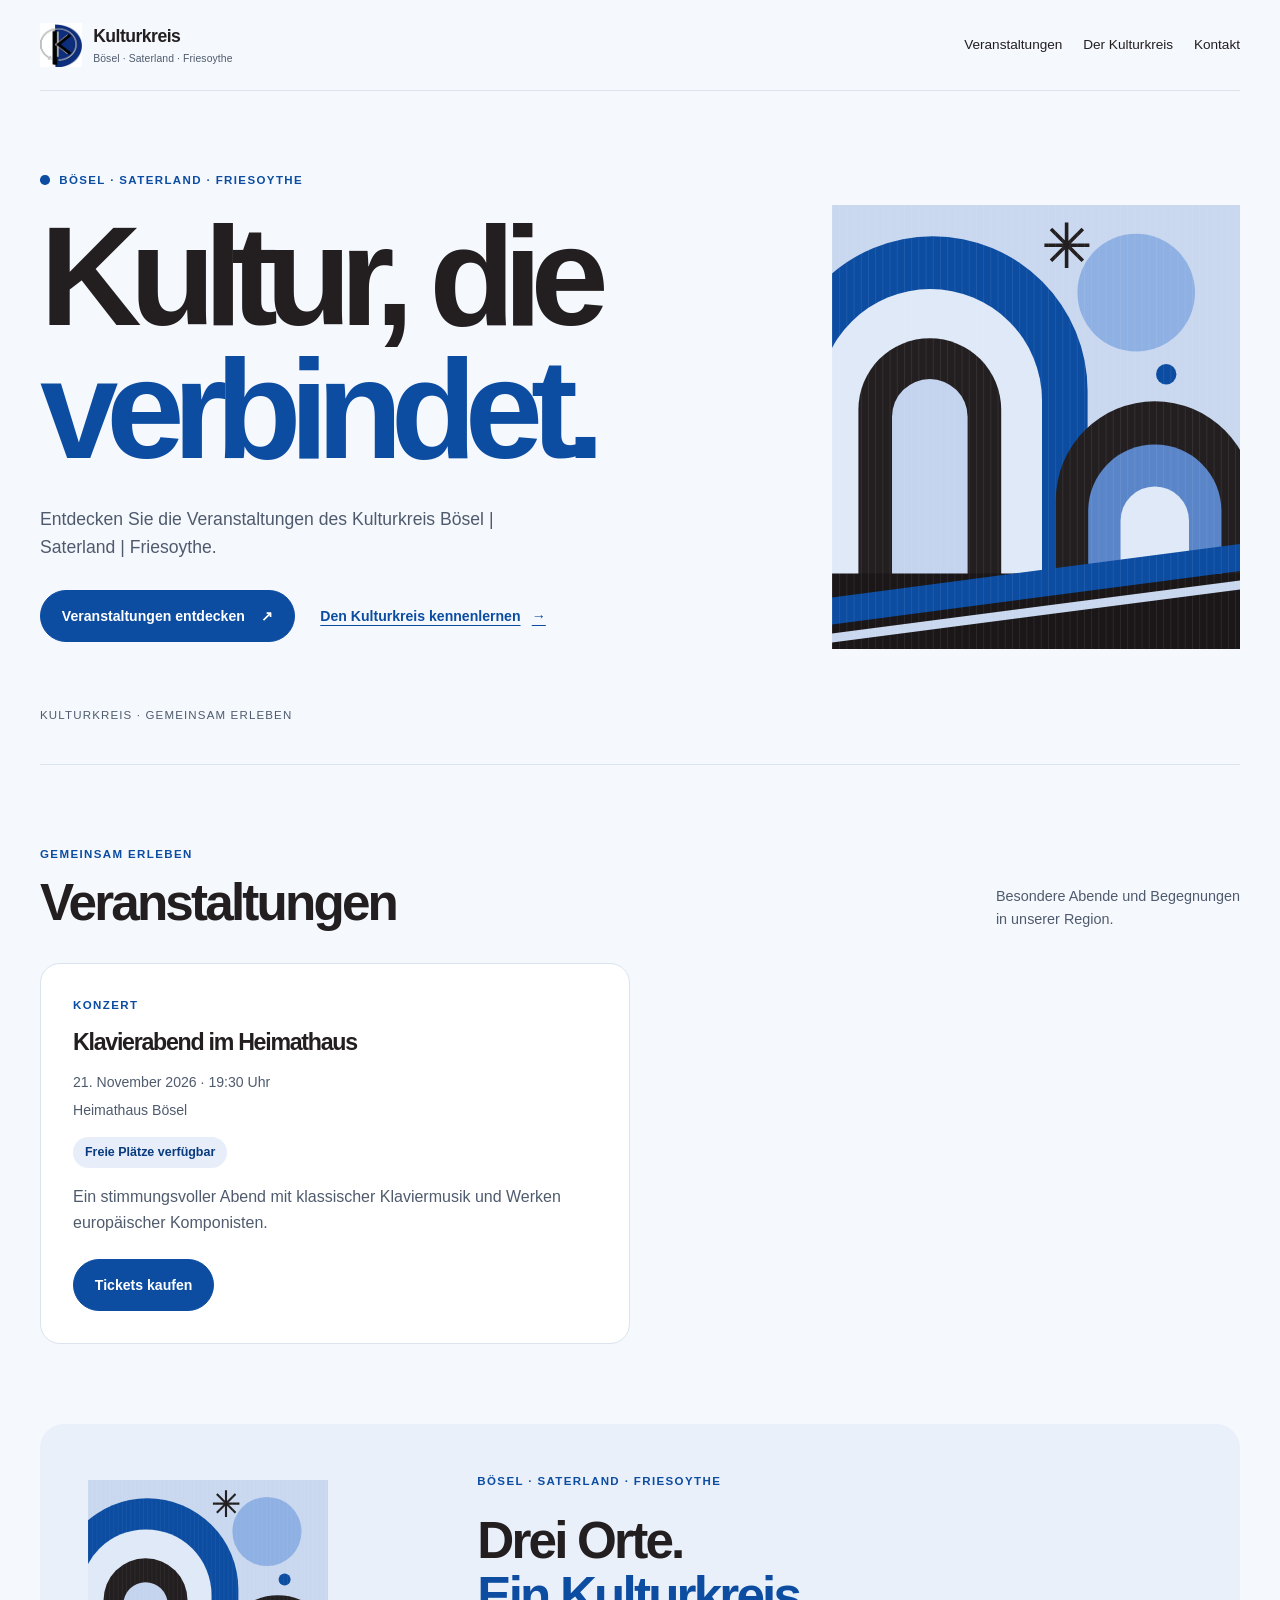
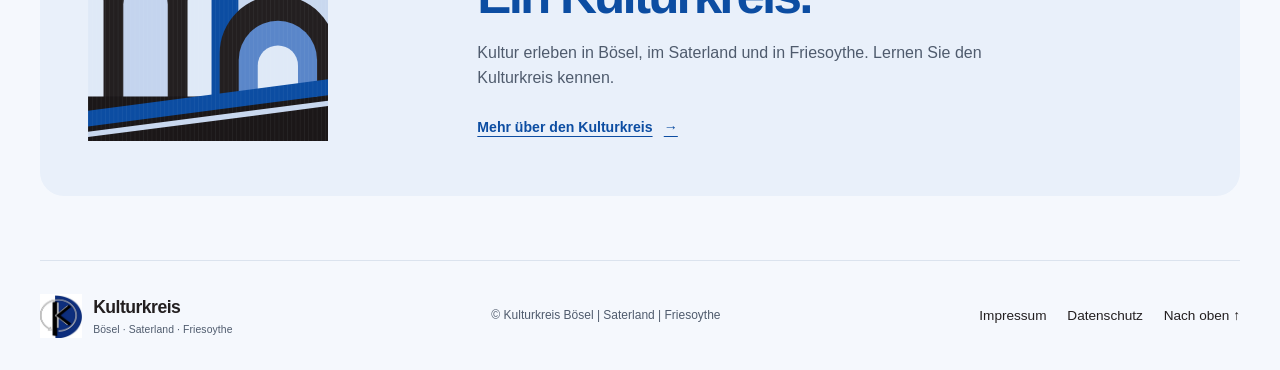
==== commit 4ae4769a: "Merge remote-tracking branch 'origin/main' into copilot/insert-logo # Conflicts: #	images/logo.png  " ====
--- a/index.html
+++ b/index.html
@@ -6,7 +6,7 @@
     <meta name="theme-color" content="#f5f8fd">
     <meta name="description" content="Veranstaltungen des Kulturkreis Bösel | Saterland | Friesoythe.">
     <title>Kulturkreis Bösel | Saterland | Friesoythe</title>
-    <link rel="icon" href="./images/favicon.svg" type="image/svg+xml">
+    <link rel="icon" href="./images/logo.png" type="image/png">
     <link rel="stylesheet" href="./css/site.css">
     <script src="./js/app.js" defer></script>
   </head>
@@ -14,7 +14,7 @@
     <a class="skip-link" href="#main">Zum Inhalt springen</a>
     <header class="site-header container">
       <a class="wordmark" href="./index.html" aria-label="Kulturkreis – Startseite">
-        <img src="./images/logo.png" width="44" height="44" alt="">
+        <img src="./images/logo.png" width="42" height="44" alt="">
         <span>Kulturkreis <span class="wordmark__regions">Bösel · Saterland · Friesoythe</span></span>
       </a>
       <nav aria-label="Hauptnavigation">
@@ -68,7 +68,7 @@
 
     <footer class="site-footer container">
       <a class="wordmark" href="./index.html">
-        <img src="./images/logo.png" width="44" height="44" alt="">
+        <img src="./images/logo.png" width="42" height="44" alt="">
         <span>Kulturkreis <span class="wordmark__regions">Bösel · Saterland · Friesoythe</span></span>
       </a>
       <p>© Kulturkreis Bösel | Saterland | Friesoythe</p>
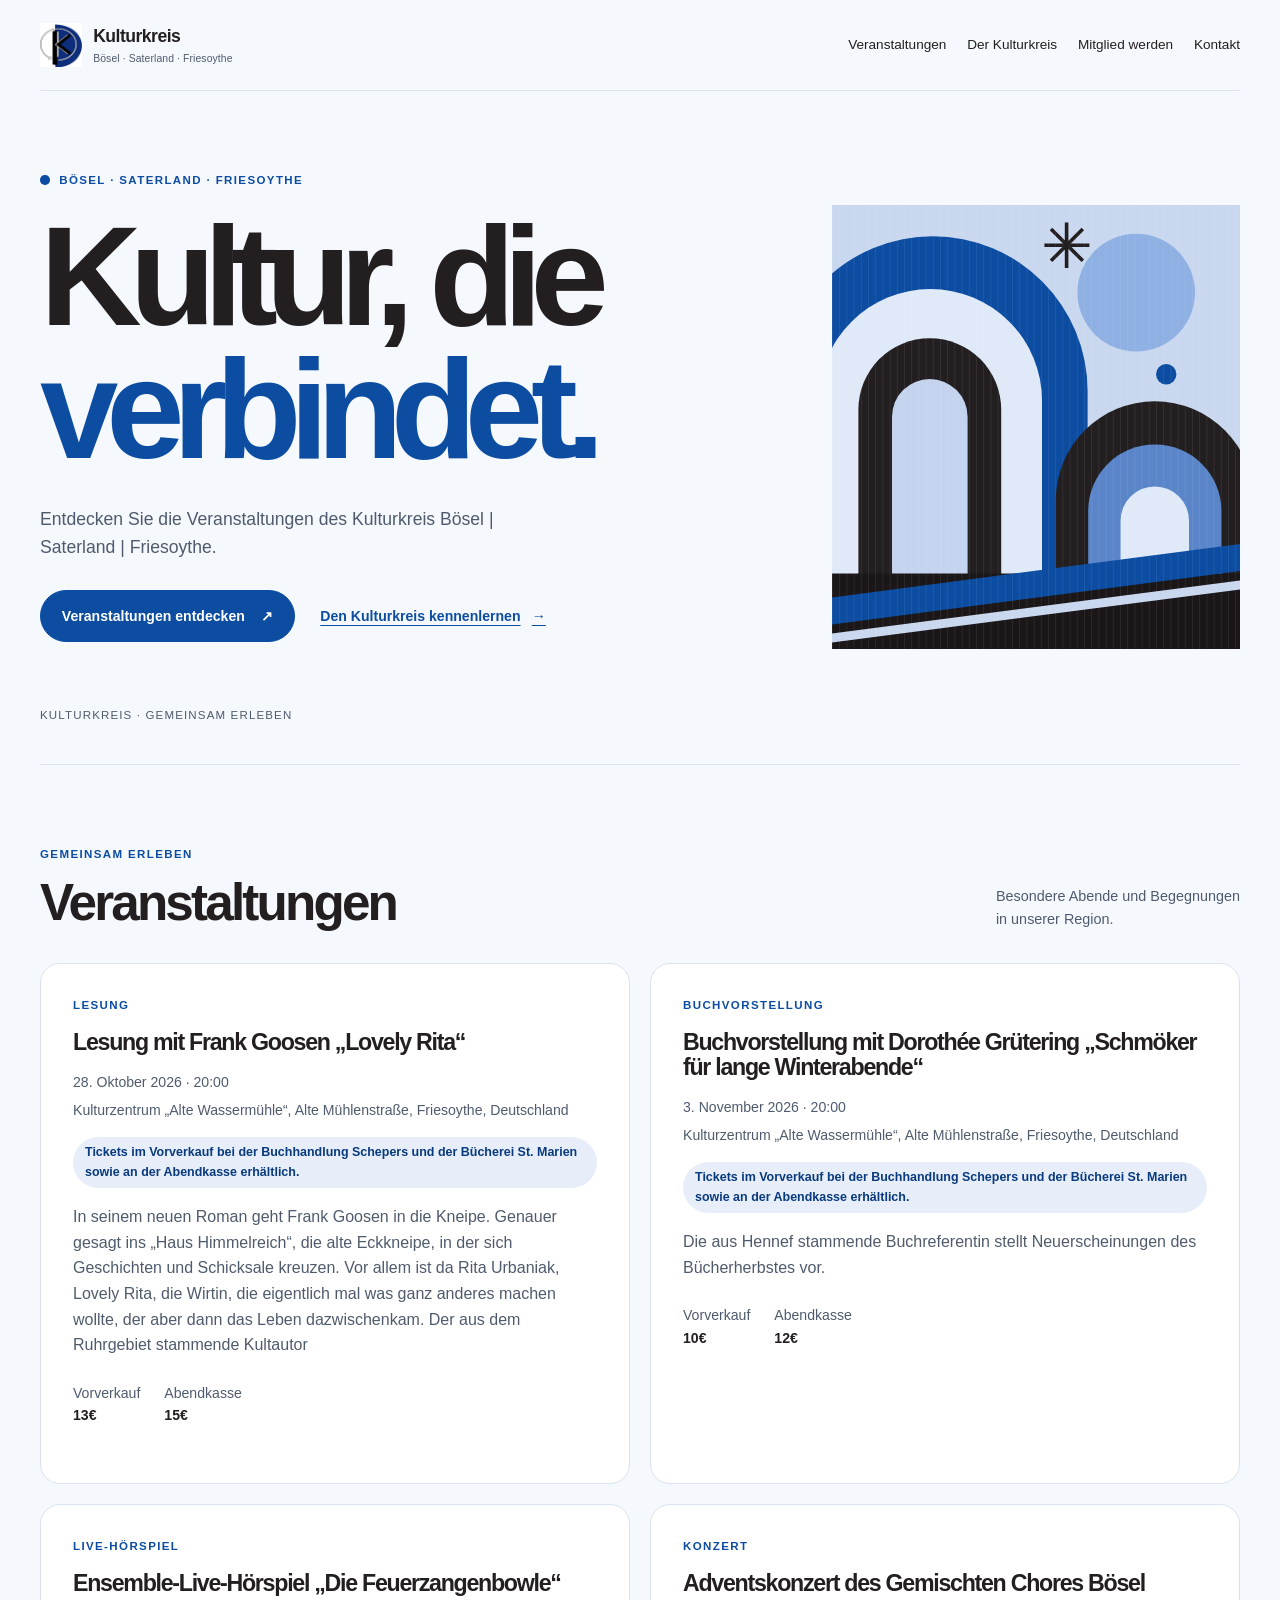
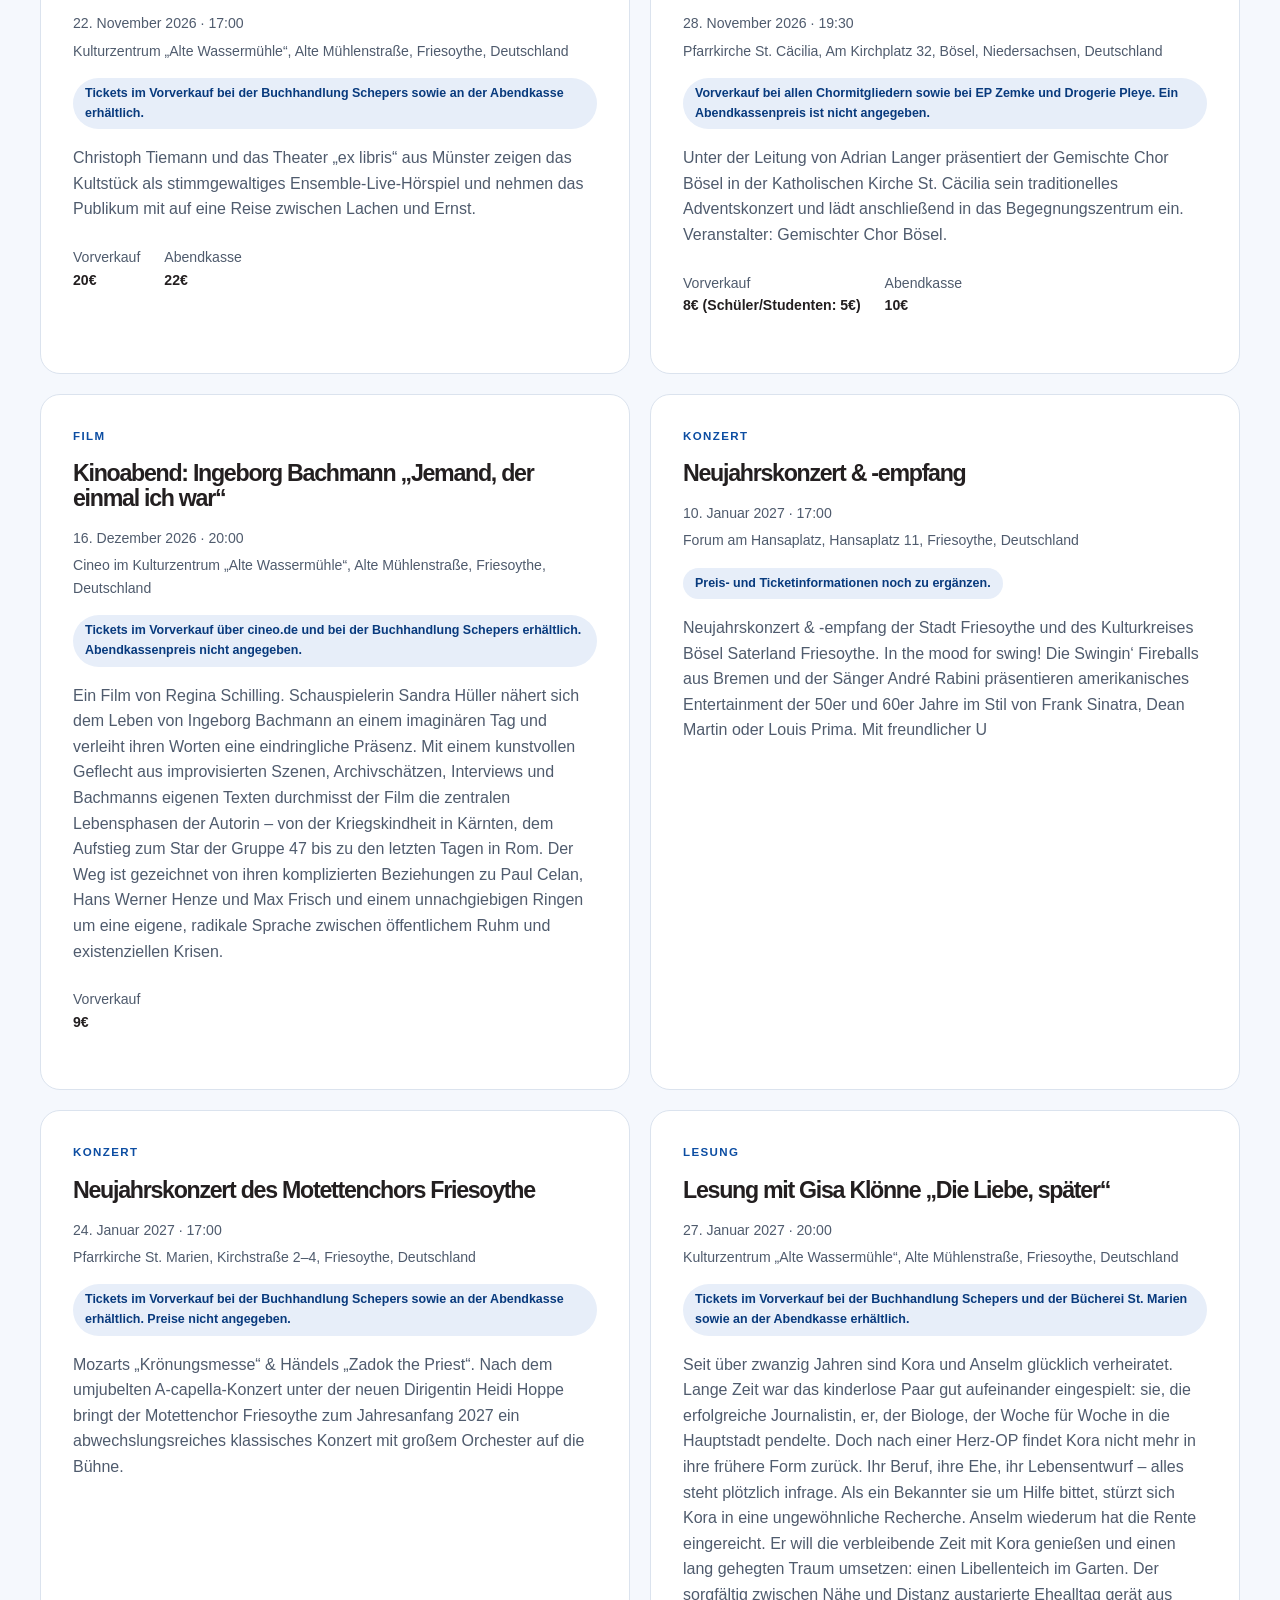
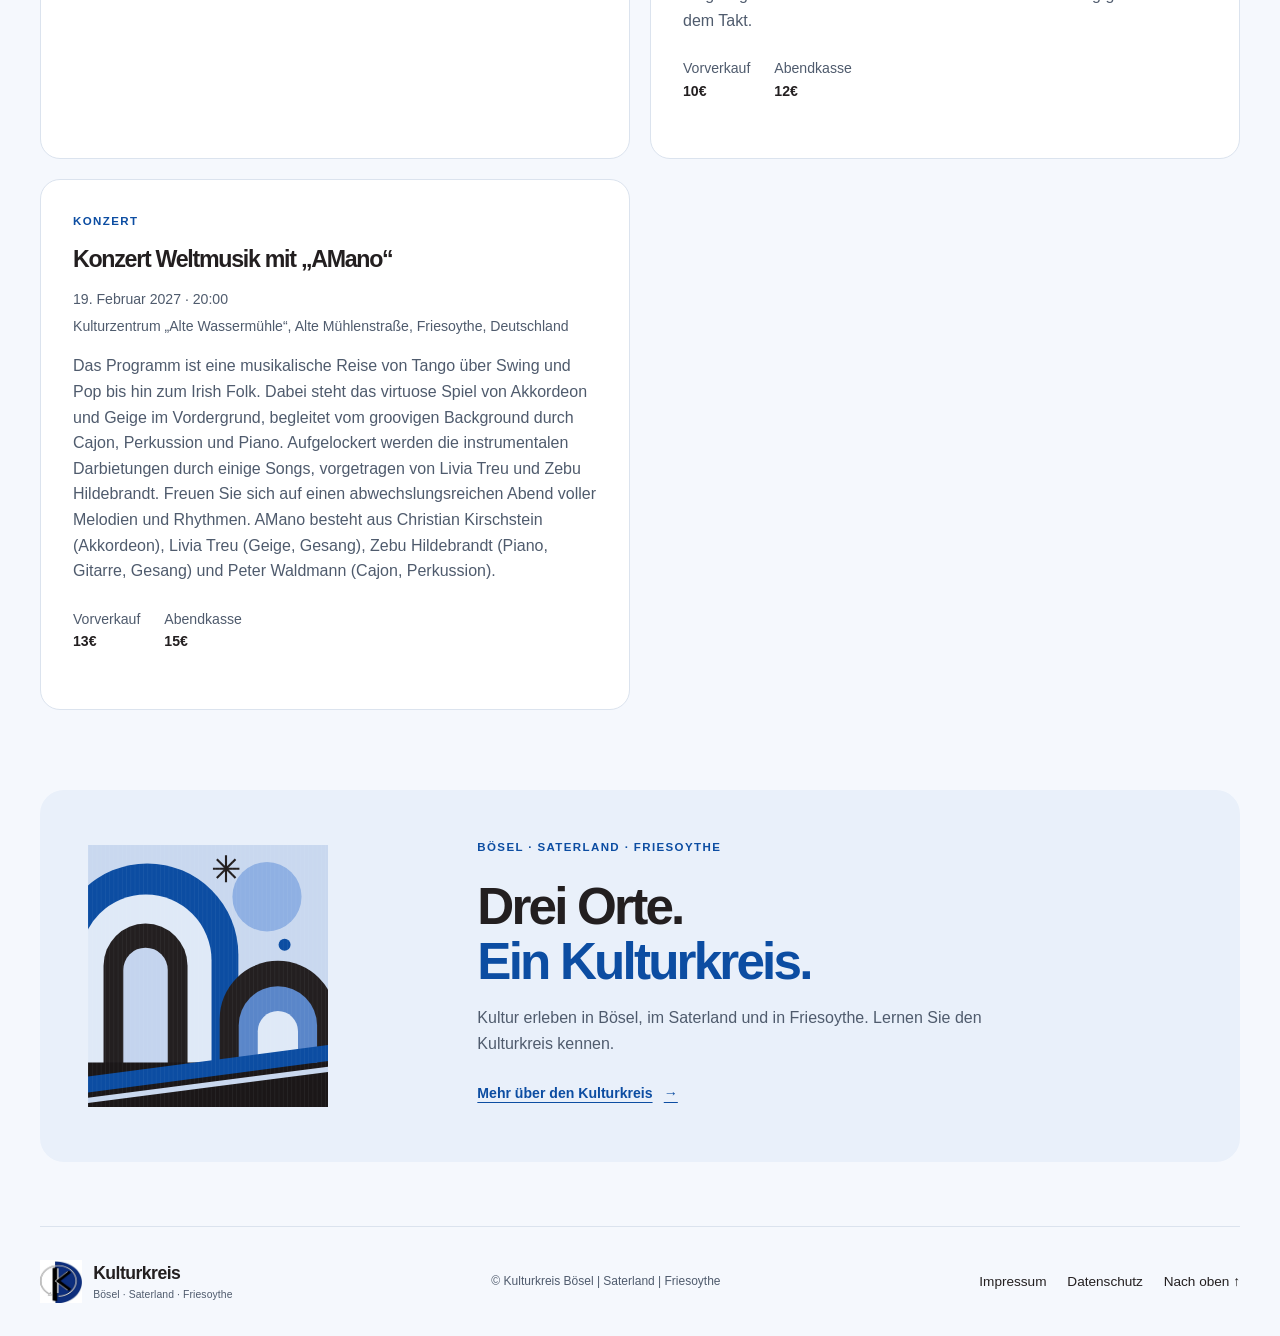
==== commit c121bed3: "Reiter „Mitglied werden" mit Mitgliedsantrag über Formspree Co-authored-by: JenderAlex <117598704+Je" ====
--- a/index.html
+++ b/index.html
@@ -20,6 +20,7 @@
       <nav aria-label="Hauptnavigation">
         <a href="#veranstaltungen">Veranstaltungen</a>
         <a href="./verein.html">Der Kulturkreis</a>
+        <a href="./mitglied.html">Mitglied werden</a>
         <a href="./kontakt.html">Kontakt</a>
       </nav>
     </header>
--- a/css/site.css
+++ b/css/site.css
@@ -78,6 +78,9 @@
 .event-card__meta { display: grid; gap: .3rem; margin-bottom: 1rem; color: var(--muted); font-size: .88rem; }
 .event-card__description { margin: 0 0 1.5rem; color: var(--muted); }
 .event-card__status { align-self: flex-start; margin: 0 0 1rem; padding: .35rem .75rem; border-radius: 999px; background: var(--brand-soft); color: var(--brand-dark); font-size: .78rem; font-weight: 600; }
+.event-card__prices { display: flex; flex-wrap: wrap; gap: .5rem 1.5rem; margin: 0 0 1.5rem; font-size: .88rem; }
+.event-card__prices dt { color: var(--muted); }
+.event-card__prices dd { margin: 0; font-weight: 650; }
 .event-card__image { width: 100%; max-height: 280px; margin-bottom: 1.5rem; border-radius: .75rem; object-fit: cover; }
 .event-card .button { align-self: flex-start; margin-top: auto; }
 .event-message { grid-column: 1 / -1; margin: 0; color: var(--muted); }
@@ -93,6 +96,24 @@
 .content-panel h2 { font-size: clamp(1.6rem, 3vw, 2.3rem); }
 .content-panel p:last-child { margin-bottom: 0; }
 .content-panel li + li { margin-top: .5rem; }
+.contact-address { margin: 1rem 0; font-style: normal; }
+.contact-form { display: grid; gap: 1.25rem; margin-top: 1.5rem; }
+.form-field { display: grid; gap: .4rem; }
+.form-field label { font-size: .9rem; font-weight: 600; }
+.form-field__optional { color: var(--muted); font-weight: 400; }
+.form-field input, .form-field textarea { width: 100%; padding: .75rem 1rem; border: 1px solid var(--line); border-radius: .75rem; background: var(--paper); color: var(--ink); font: inherit; }
+.form-field textarea { resize: vertical; min-height: 9rem; }
+.form-field input:focus-visible, .form-field textarea:focus-visible { outline-offset: 2px; border-color: var(--brand); }
+.form-field--checkbox { grid-template-columns: auto 1fr; align-items: start; gap: .75rem; }
+.form-field--checkbox input { width: 1.2rem; height: 1.2rem; margin: .2rem 0 0; accent-color: var(--brand); }
+.form-field--checkbox label { color: var(--muted); font-weight: 400; }
+.form-field--hidden { position: absolute; left: -10000px; width: 1px; height: 1px; overflow: hidden; }
+.form-fieldset { display: grid; gap: 1rem; margin: 0; padding: 0; border: 0; min-width: 0; }
+.form-fieldset legend { margin-bottom: .75rem; padding: 0; font-weight: 650; }
+.form-grid { display: grid; gap: 1.25rem; }
+@media (min-width: 40rem) { .form-grid { grid-template-columns: 1fr 1fr; } .form-field--wide { grid-column: 1 / -1; } }
+.form-field--checkbox input[type="radio"] { border-radius: 50%; }
+.contact-form .button { justify-self: start; cursor: pointer; font-family: inherit; }
 
 @media (min-width: 700px) {
   .container { width: min(calc(100% - 5rem), 1280px); }
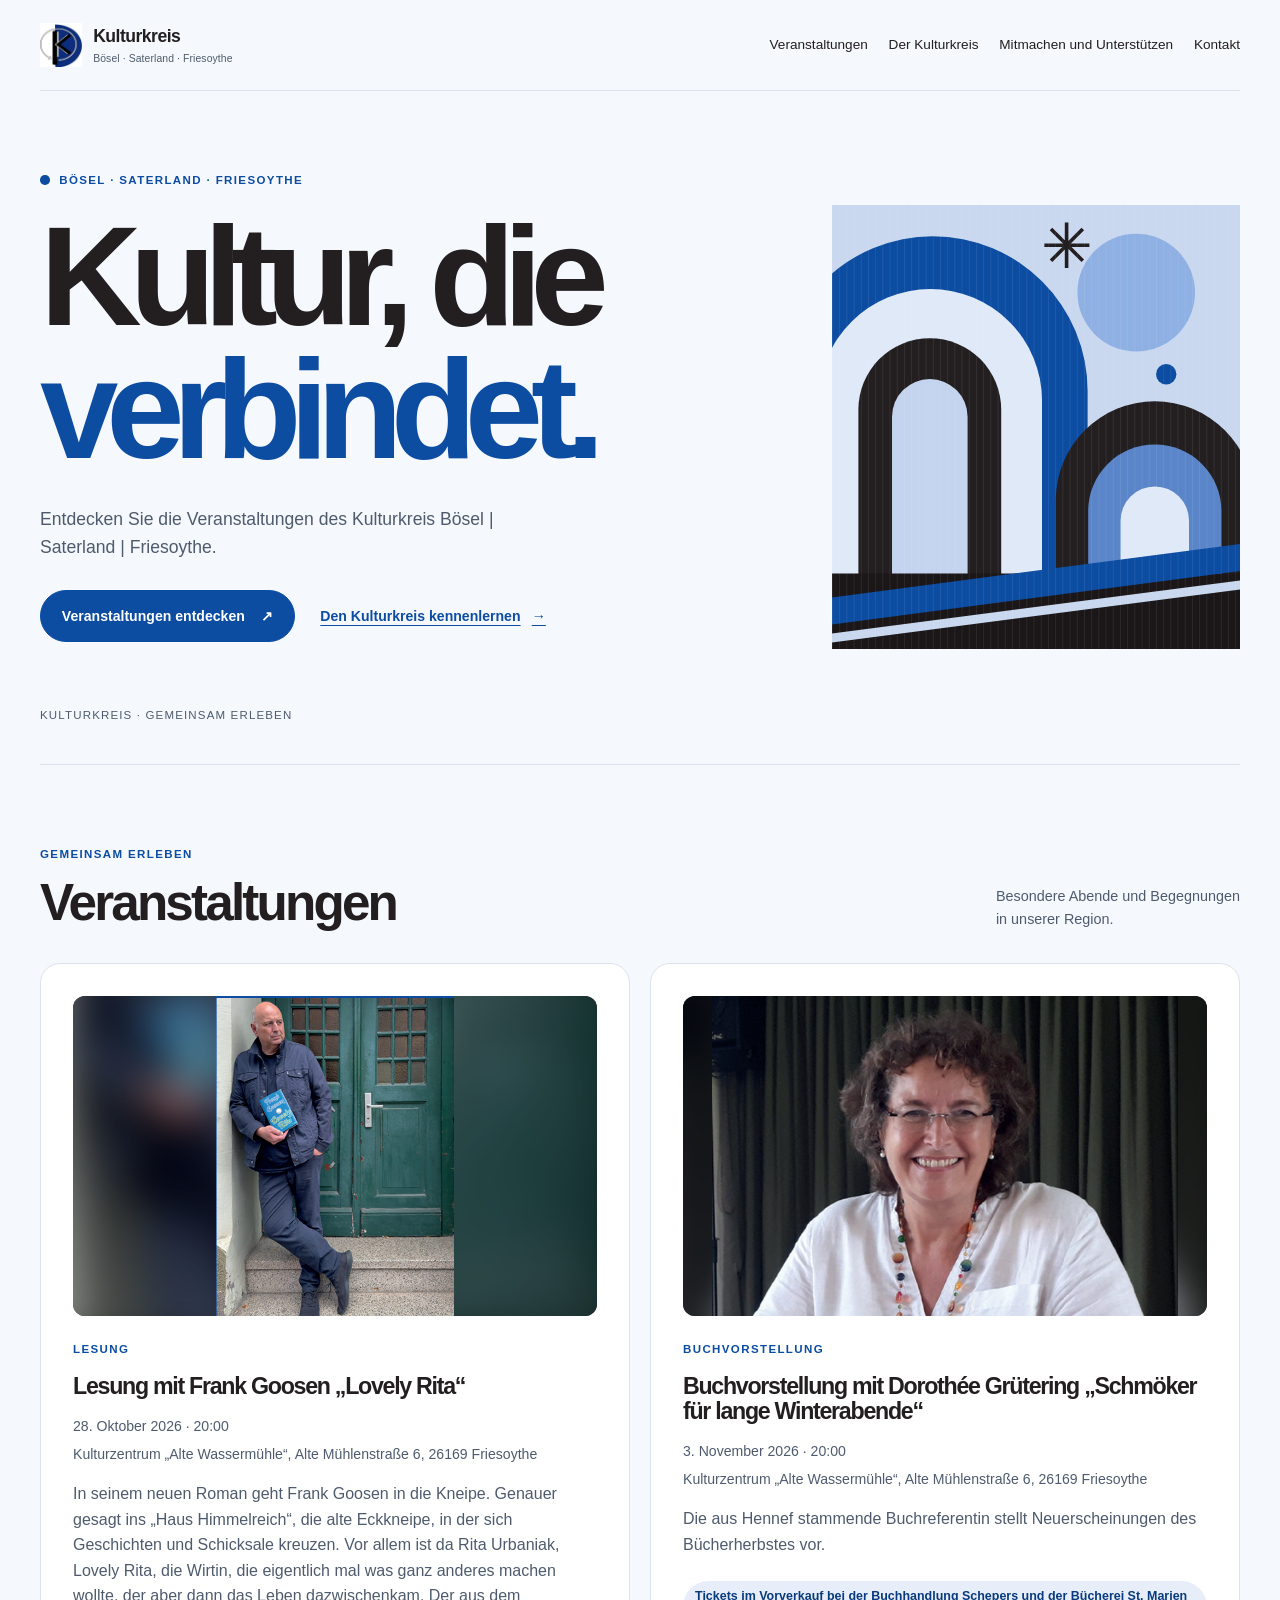
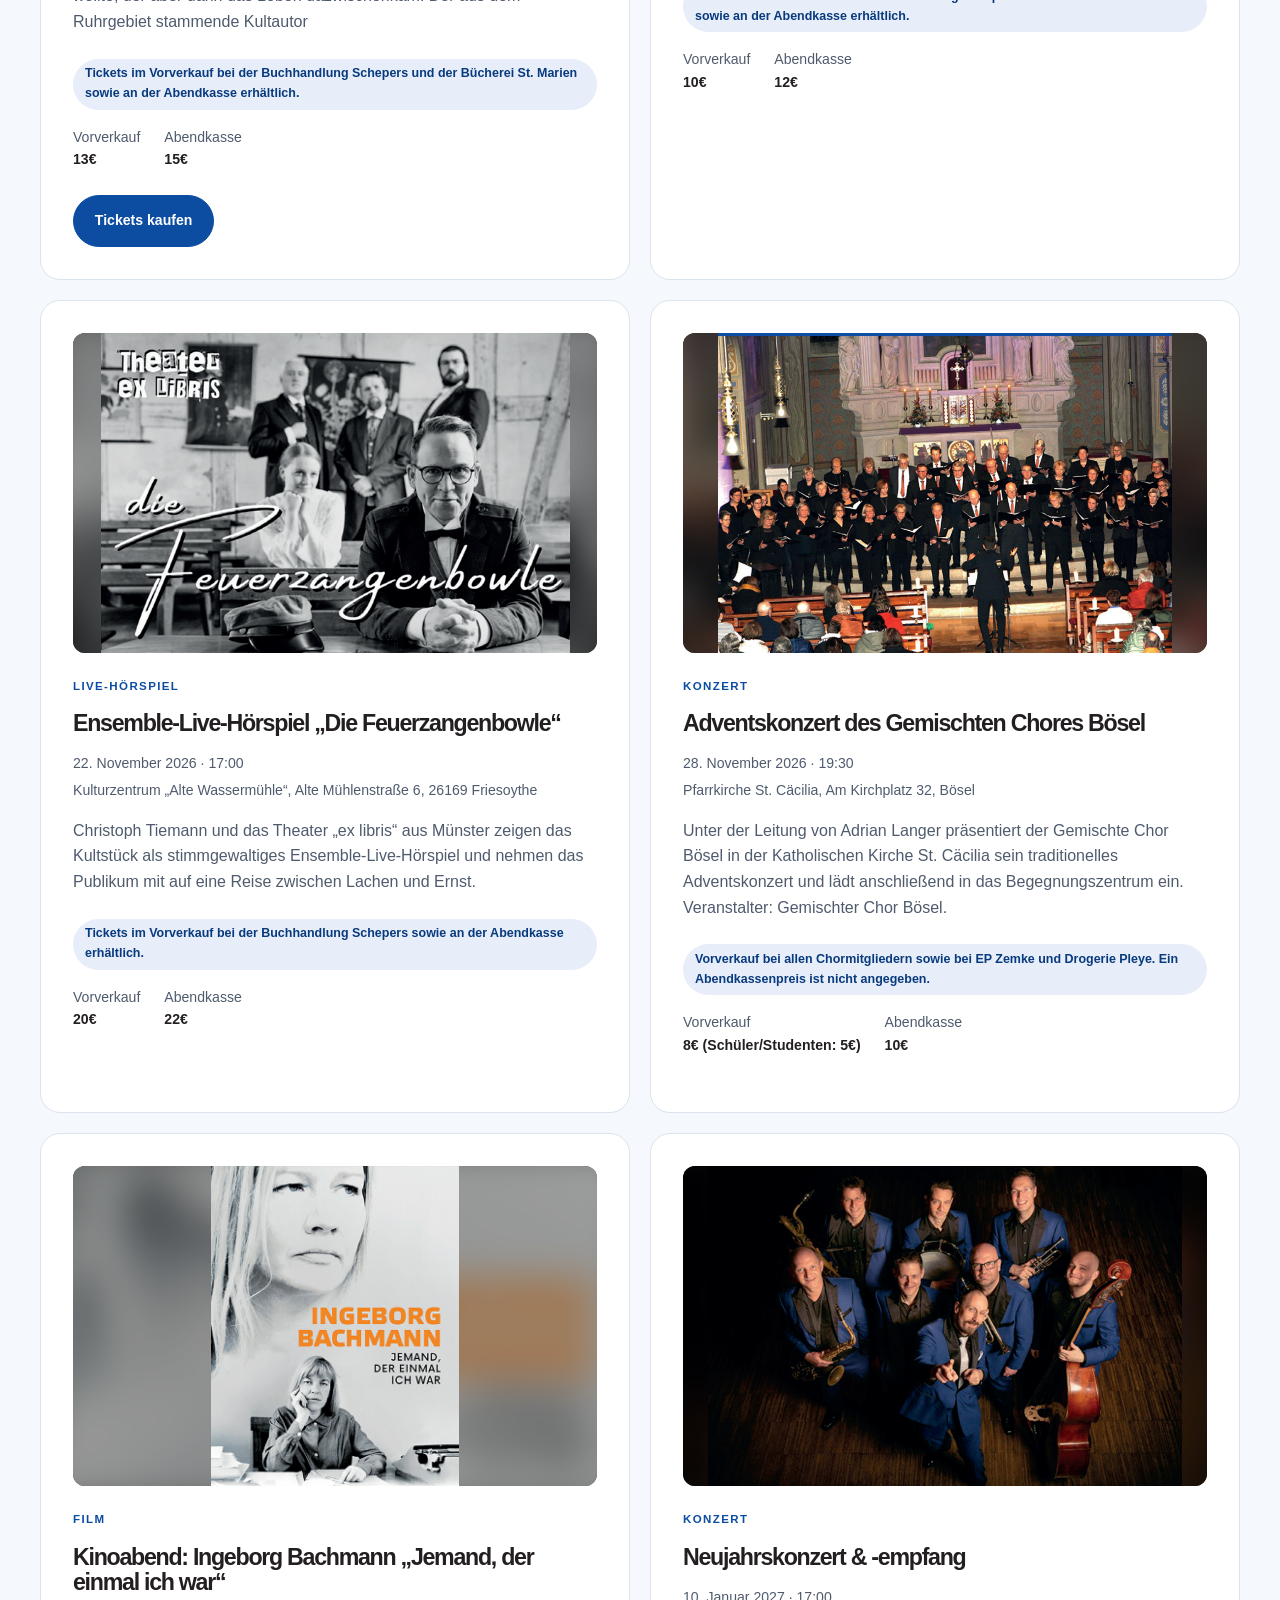
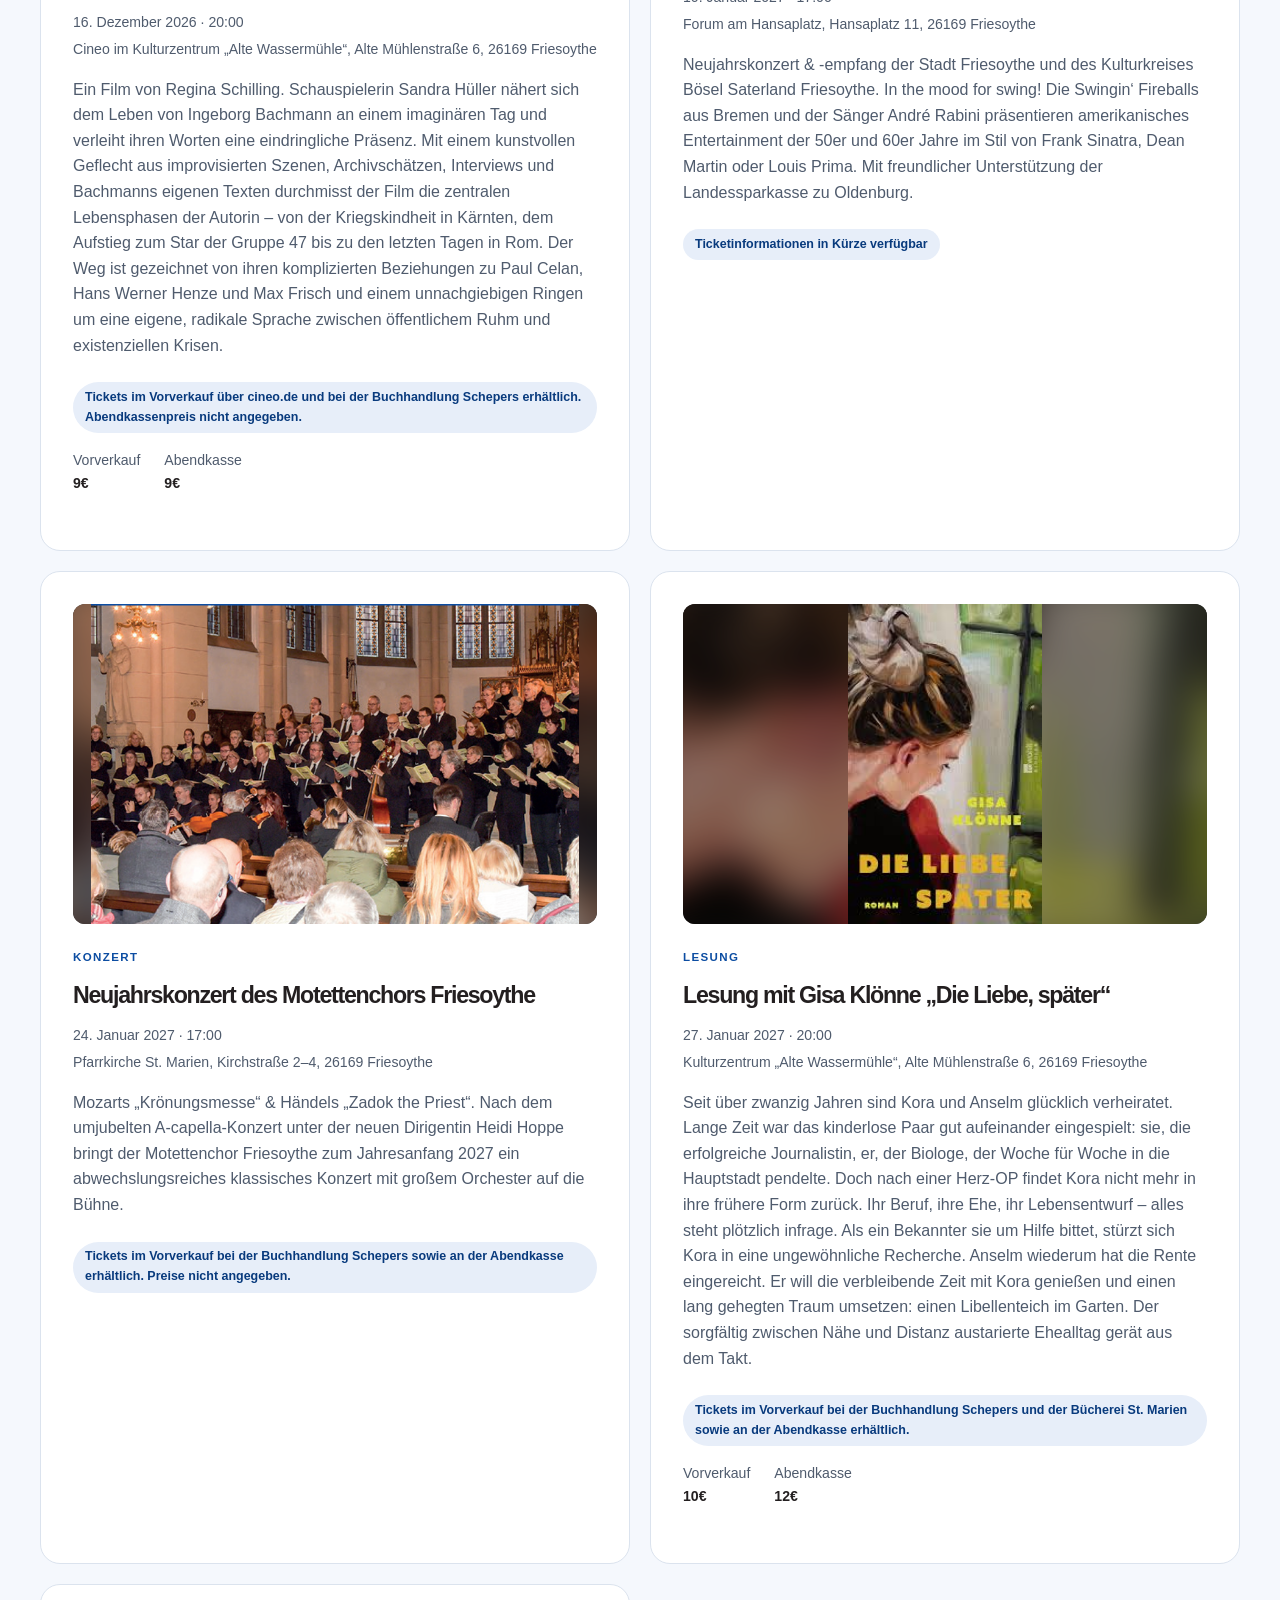
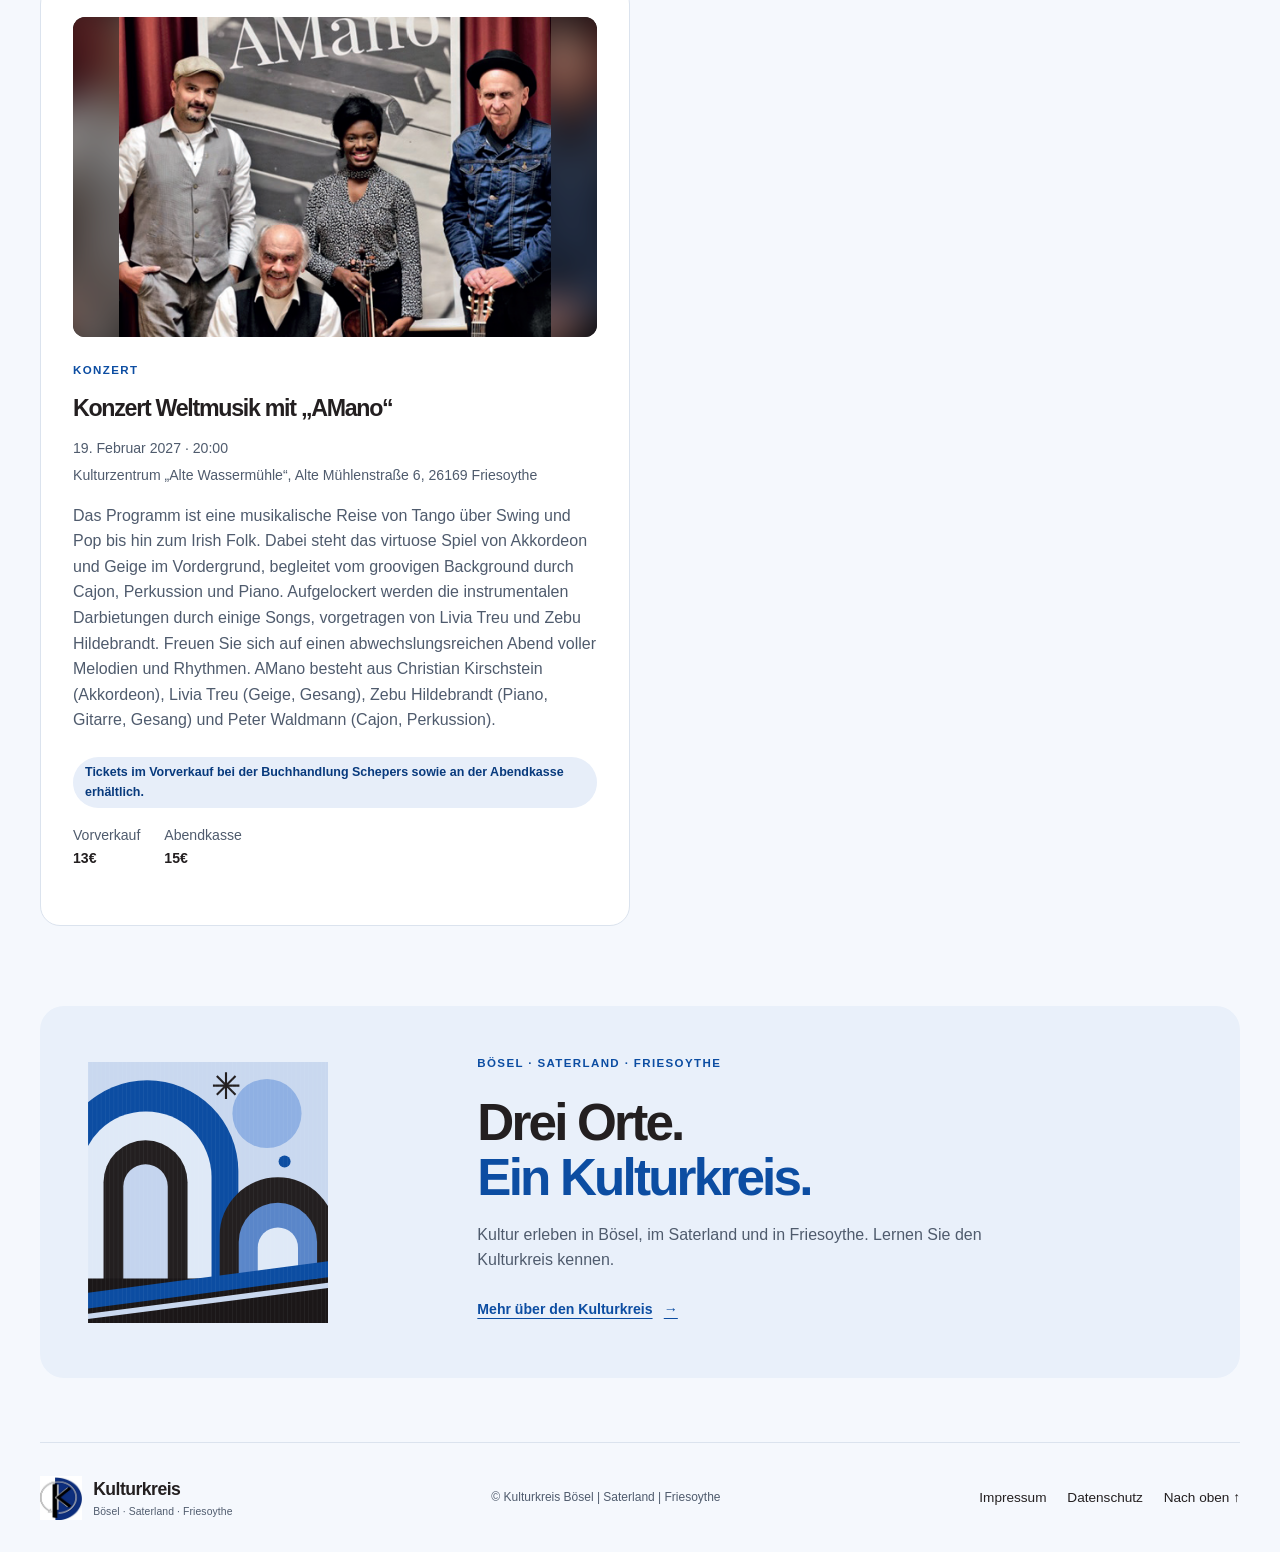
==== commit e61f0fa7: "Apply remaining changes Co-authored-by: JenderAlex <117598704+JenderAlex@users.noreply.github.com>" ====
--- a/index.html
+++ b/index.html
@@ -20,7 +20,7 @@
       <nav aria-label="Hauptnavigation">
         <a href="#veranstaltungen">Veranstaltungen</a>
         <a href="./verein.html">Der Kulturkreis</a>
-        <a href="./mitglied.html">Mitglied werden</a>
+        <a href="./mitglied.html">Mitmachen und Unterstützen</a>
         <a href="./kontakt.html">Kontakt</a>
       </nav>
     </header>
--- a/css/site.css
+++ b/css/site.css
@@ -81,7 +81,9 @@
 .event-card__prices { display: flex; flex-wrap: wrap; gap: .5rem 1.5rem; margin: 0 0 1.5rem; font-size: .88rem; }
 .event-card__prices dt { color: var(--muted); }
 .event-card__prices dd { margin: 0; font-weight: 650; }
-.event-card__image { width: 100%; max-height: 280px; margin-bottom: 1.5rem; border-radius: .75rem; object-fit: cover; }
+.event-card__media { position: relative; overflow: hidden; height: 320px; margin-bottom: 1.5rem; border-radius: .75rem; background: #222; }
+.event-card__backdrop { position: absolute; inset: 0; width: 100%; height: 100%; object-fit: cover; filter: blur(18px) brightness(.7); transform: scale(1.15); }
+.event-card__image { position: relative; width: 100%; height: 100%; object-fit: contain; }
 .event-card .button { align-self: flex-start; margin-top: auto; }
 .event-message { grid-column: 1 / -1; margin: 0; color: var(--muted); }
 noscript .event-message { margin-top: 1rem; }
@@ -96,6 +98,17 @@
 .content-panel h2 { font-size: clamp(1.6rem, 3vw, 2.3rem); }
 .content-panel p:last-child { margin-bottom: 0; }
 .content-panel li + li { margin-top: .5rem; }
+.board .eyebrow { margin-bottom: .75rem; }
+.board__intro { max-width: 38rem; margin: 1rem 0 2rem; color: var(--muted); }
+.board-grid { display: grid; gap: 1rem; margin: 0; }
+.board-card { display: flex; flex-direction: column; gap: .35rem; min-width: 0; padding: 1.25rem 1.4rem; border: 1px solid var(--line); border-radius: 1rem; background: var(--surface); transition: border-color 150ms ease, background-color 150ms ease; }
+.board-card:hover { border-color: #b9c9e0; background: var(--brand-soft); }
+.board-card__role { color: var(--brand-dark); font-size: .72rem; font-weight: 650; letter-spacing: .12em; text-transform: uppercase; }
+.board-card__name { margin: 0; font-size: 1.15rem; font-weight: 600; line-height: 1.3; letter-spacing: -.02em; }
+.board-assessors { margin-top: 2.5rem; padding-top: 2rem; border-top: 1px solid var(--line); }
+.board-assessors h3 { font-size: 1.25rem; letter-spacing: -.03em; }
+.board-assessors__list { display: grid; gap: 0 1.25rem; margin: 1.25rem 0 0; padding: 0; list-style: none; }
+.content-panel .board-assessors__list li { margin: 0; padding-block: .65rem; border-bottom: 1px solid var(--line); }
 .contact-address { margin: 1rem 0; font-style: normal; }
 .contact-form { display: grid; gap: 1.25rem; margin-top: 1.5rem; }
 .form-field { display: grid; gap: .4rem; }
@@ -123,6 +136,9 @@
   .section-heading { flex-direction: row; align-items: flex-end; justify-content: space-between; gap: 2rem; }
   .event-list { grid-template-columns: repeat(2, minmax(0, 1fr)); }
   .event-card { padding: 2rem; }
+  .board { padding: 2.5rem; }
+  .board-grid { grid-template-columns: repeat(2, minmax(0, 1fr)); gap: 1.25rem; }
+  .board-assessors__list { grid-template-columns: repeat(2, minmax(0, 1fr)); }
   .about { grid-template-columns: 1fr 2fr; align-items: center; padding: 3rem; }
   .about__mark { width: min(100%, 15rem); }
   .site-footer { flex-direction: row; flex-wrap: wrap; align-items: center; justify-content: space-between; }
@@ -136,5 +152,5 @@
 }
 @media (prefers-reduced-motion: reduce) {
   html { scroll-behavior: auto; }
-  .button { transition: none; }
+  .button, .board-card { transition: none; }
 }
